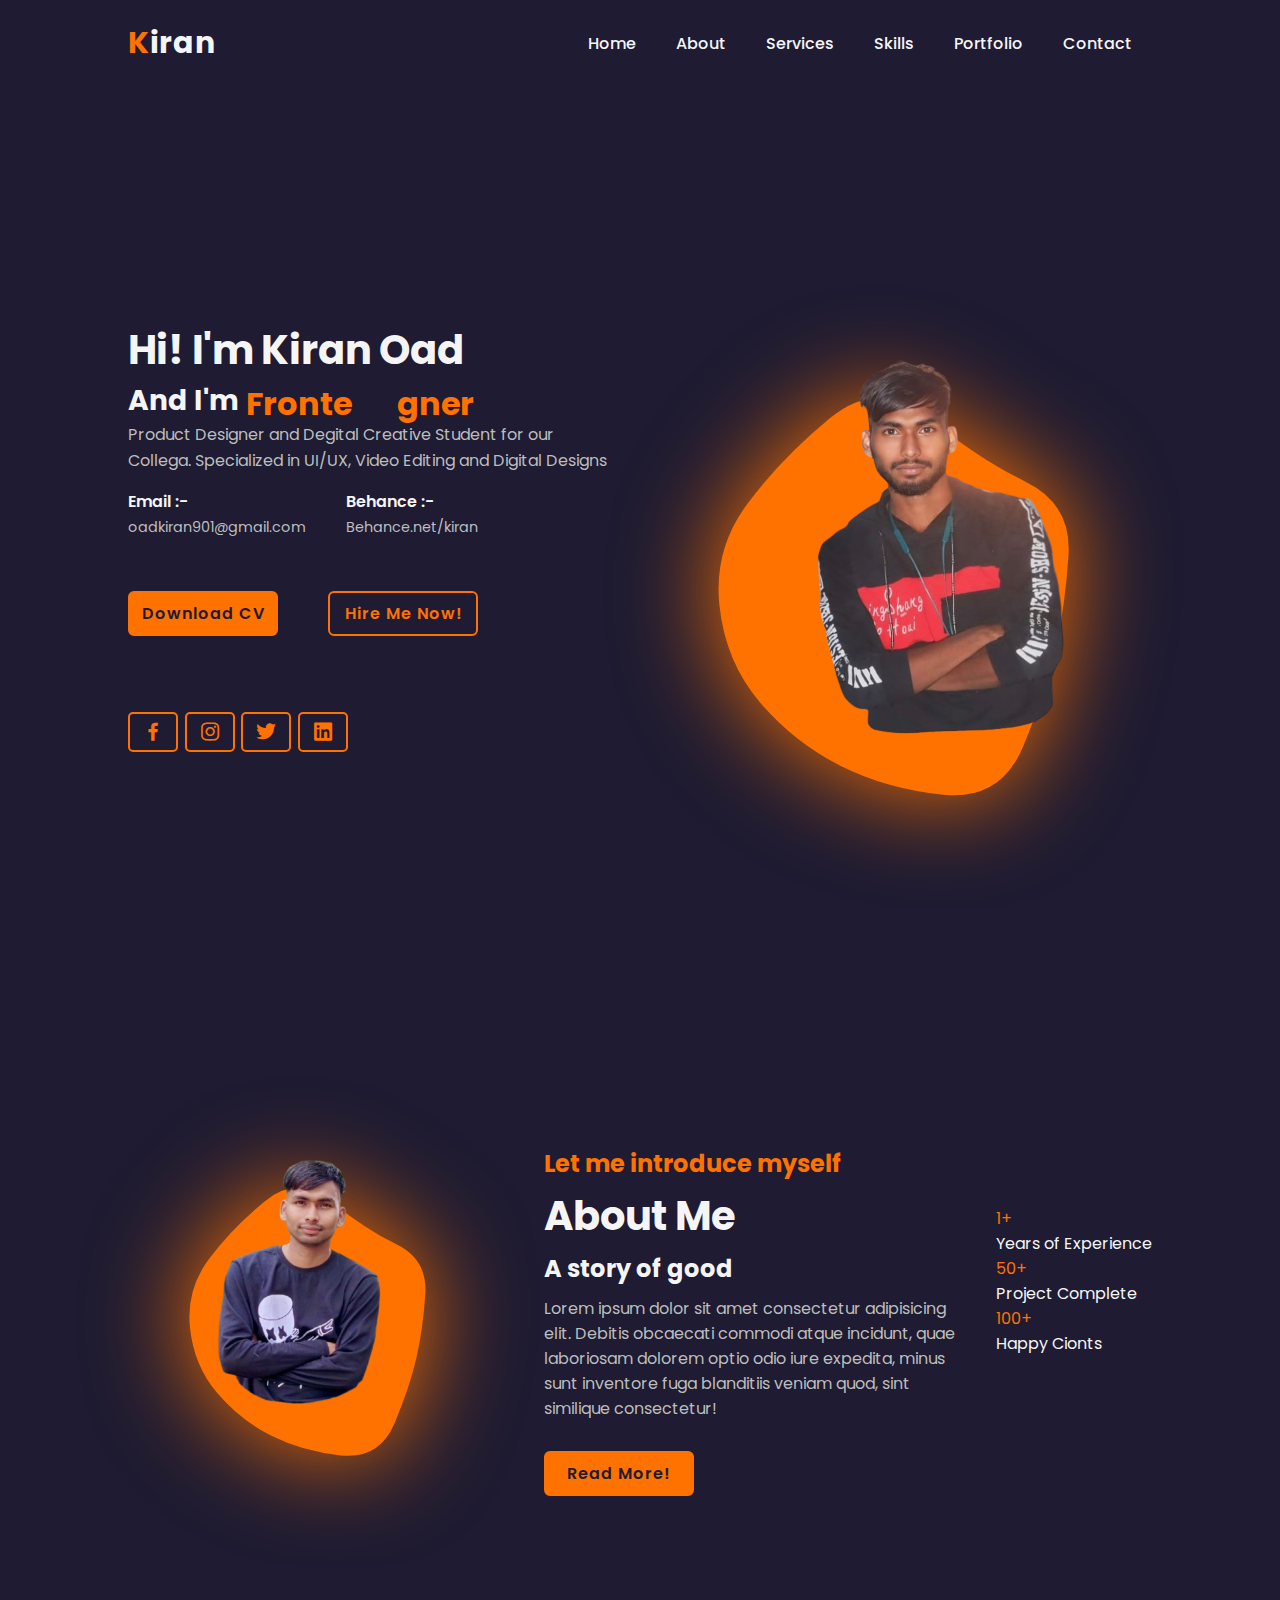
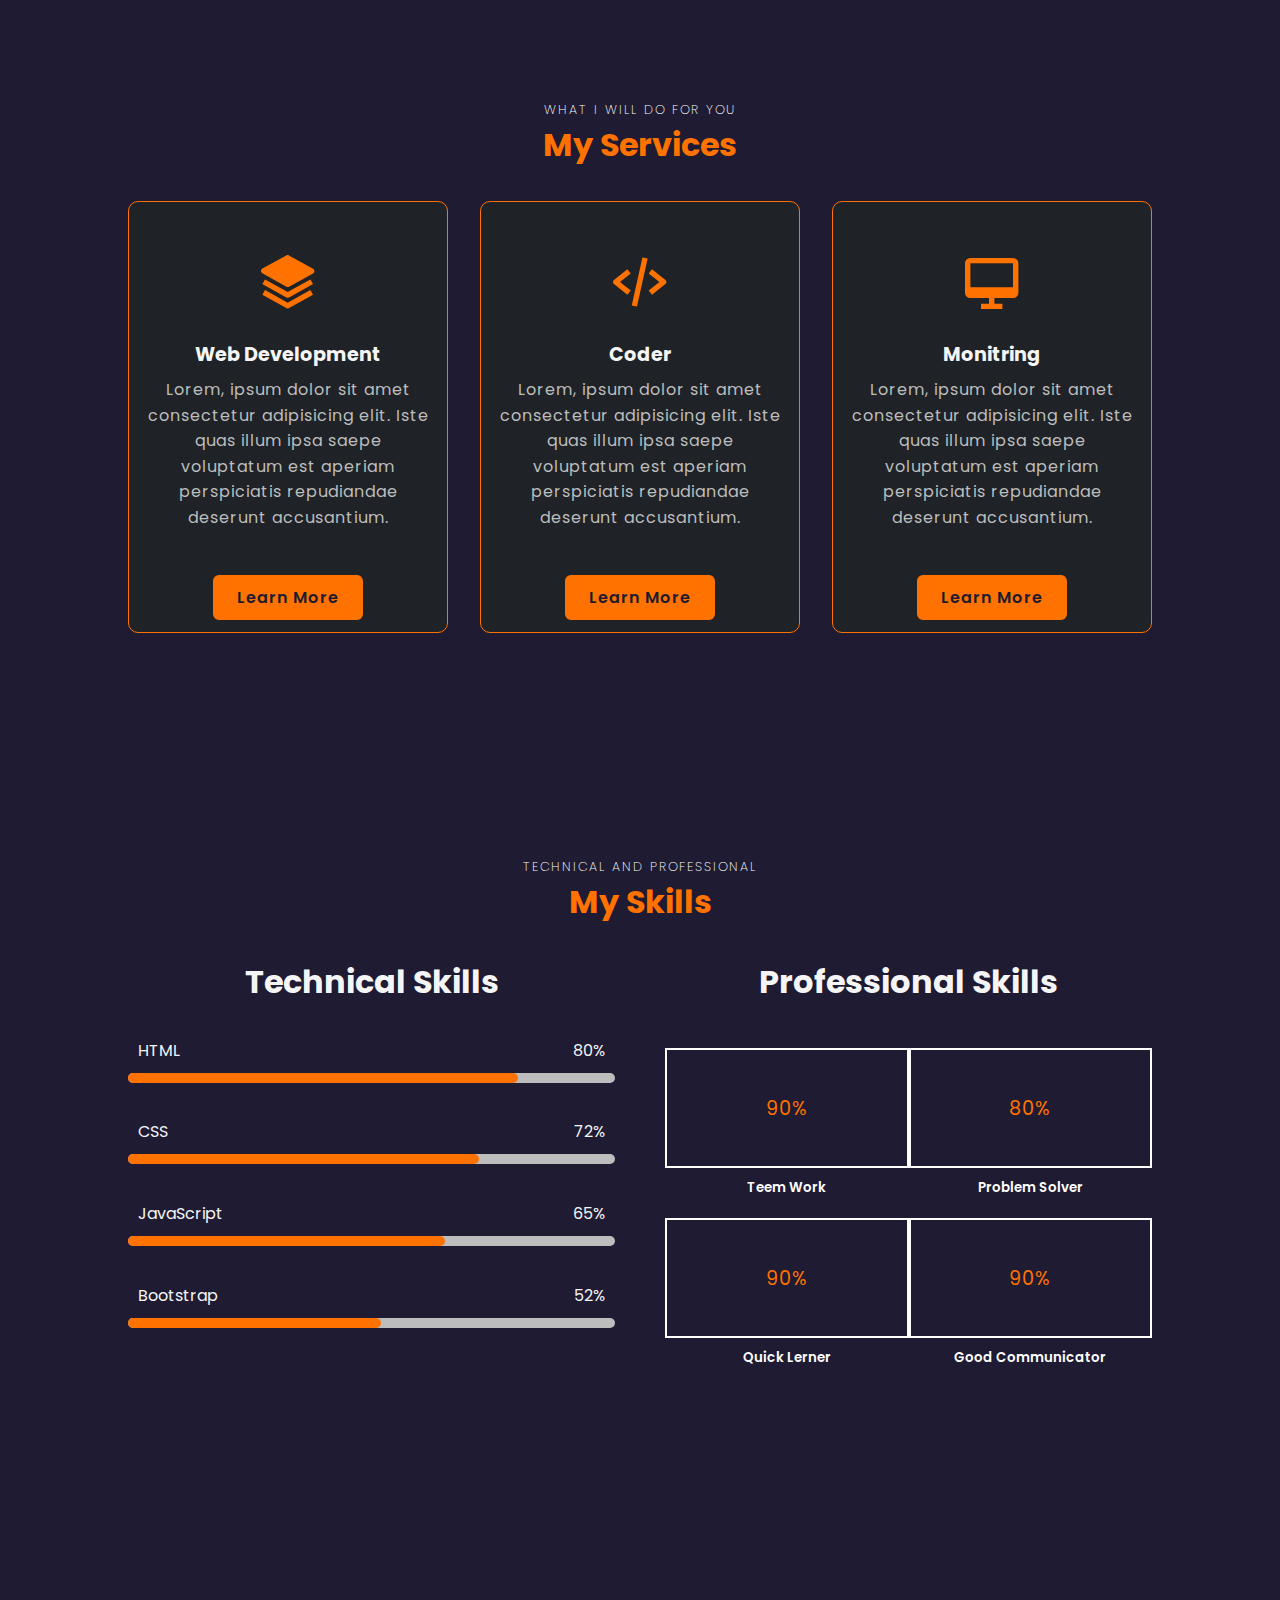
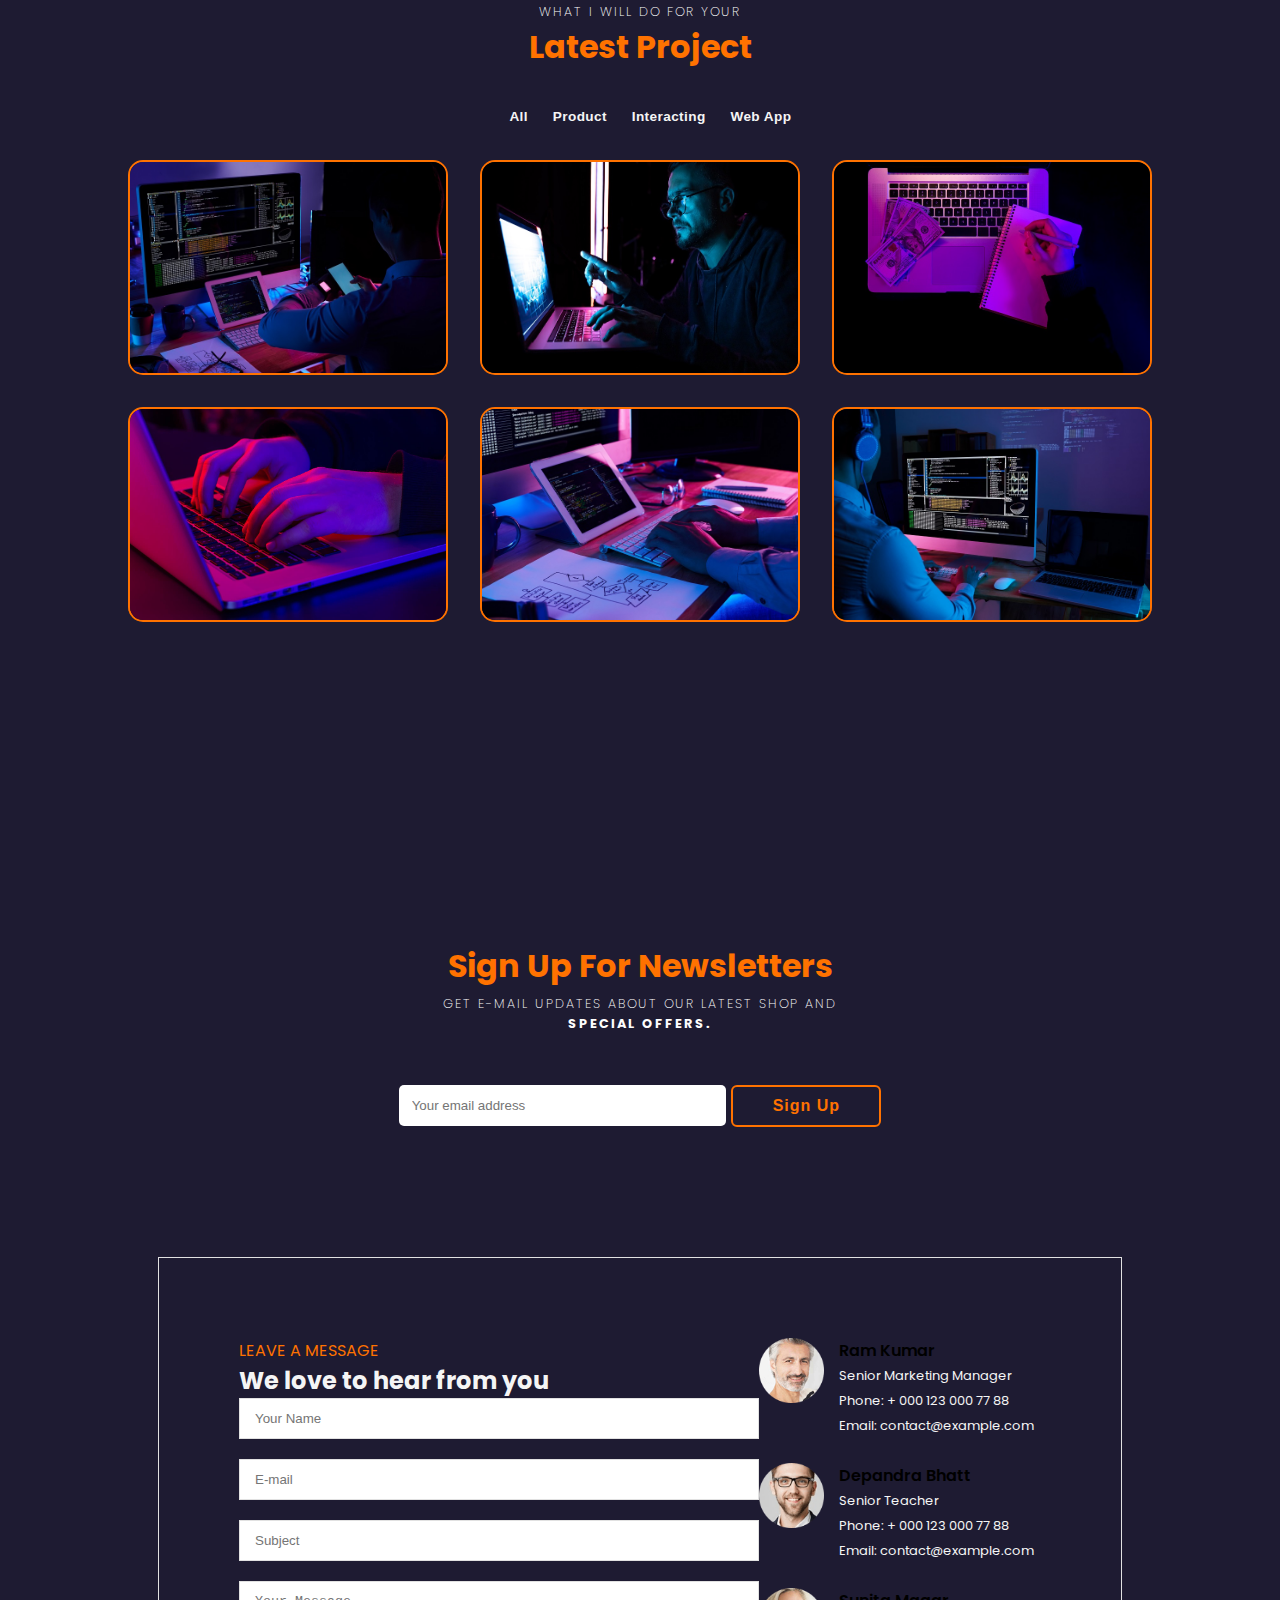
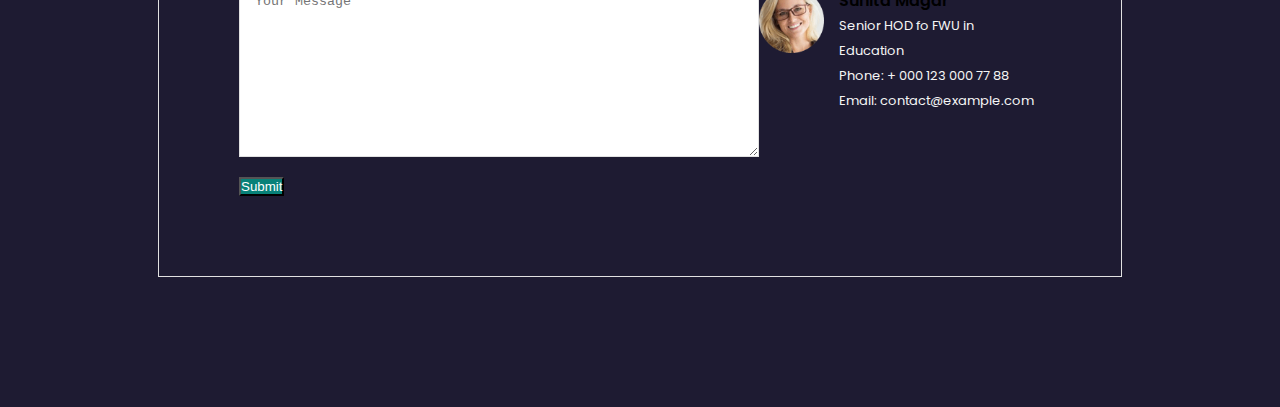
==== index.html @ a6150981 "first commit" ====
<!DOCTYPE html>
<html lang="en">
<head>
    <meta charset="UTF-8">
    <meta name="viewport" content="width=device-width, initial-scale=1.0">
    <title>My Portfolio</title>
    <link rel="stylesheet" href="style.css">
    <link rel="preconnect" href="https://fonts.googleapis.com">
    <link rel="preconnect" href="https://fonts.gstatic.com" crossorigin>
    <link href='https://unpkg.com/boxicons@2.1.4/css/boxicons.min.css' rel="stylesheet">
    <link rel="stylesheet" href="https://pro.fontawesome.com/releases/v5.10.0/css/all.css" />



</head>
<body>
    <!-- This is the heading section -------------------------------->
    <header>
        <div class="logo"><span>K</span>iran</div>
        <ul class="navlist">
            <li><a href="#home">Home</a></li>
            <li><a href="#about">About</a></li>
            <li><a href="#services">Services</a></li>
            <li><a href="#skills">Skills</a></li>
            <li><a href="#portfolio">Portfolio</a></li>
            <li><a href="#contact">Contact</a></li>
        </ul>
        <div id="menu-icon" class="bx bx-menu"></div>
    </header>
    <!-- This is the home section ------------------------------------->
     <section id="home" class="home">
        <div class="home-content">
            <h1>Hi! I'm Kiran Oad</h1>
            <div class="change-text">
                <h3>And I'm</h3>
                <h3>
                    <span class="word">Web &nbsp; Designer</span>
                    <span class="word">Frontend &nbsp; Developer</span>
                    <span class="word">UX/UI &nbsp; Developer</span>
                    <span class="word">PHP &nbsp; Developer</span>
                    <span class="word">SQL &nbsp; Developer</span>
                    <span class="word">Video &nbsp; Editer</span>
                
                </h3>
             </div>
                <p>Product Designer and Degital Creative Student for our Collega. Specialized in UI/UX, Video Editing and Digital Designs</p>

                <div class="info-box">
                    <div class="email-info">
                        <h5>Email :-</h5>
                        <span>oadkiran901@gmail.com</span>
                    </div>
                    <div class="Behance-info">
                        <h5>Behance :-</h5>
                        <span>Behance.net/kiran</span>
                    </div>
                </div>

                <div class="btn-box">
                    <a href="#" class="btn">Download CV</a>
                    <a href="#" class="btn">Hire Me Now!</a>
                </div>

                <div class="social-icons">
                    <a href="#"><i class="bx bxl-facebook"></i></a>
                    <a href="#"><i class="bx bxl-instagram"></i></a>
                    <a href="#"><i class="bx bxl-twitter"></i></a>
                    <a href="#"><i class='bx bxl-linkedin-square'></i></a>

                </div>

            
        </div>

        <div class="home-image">
            <div class="img-box">
                <img src="./img/kiran.png" alt="">
            </div>
            
            <div class="liquid-shape">
                <svg viewBox="0 0 500 500" xmlns="http://www.w3.org/2000/svg" xmlns:xlink="http://www.w3.org/1999/xlink" width="100%" id="blobSvg">
                    <path fill="#ff7200">
                        <animate attributeName="d"
                        dur="40000ms" repeatCount="indefinite"
                        values="    
                        M397.5,293Q384,336,365.5,399Q347,462,285.5,448Q224,434,178,410Q132,386,92.5,347Q53,308,42.5,247Q32,186,75.5,142.5Q119,99,167,52.5Q215,6,264.5,57.5Q314,109,363.5,127Q413,145,412,197.5Q411,250,397.5,293Z;

                        M409,303.5Q417,357,366.5,376Q316,395,267.5,432Q219,469,160.5,444.5Q102,420,86,361.5Q70,303,87.5,255.5Q105,208,98.5,138Q92,68,156,54Q220,40,286.5,32Q353,24,394.5,77.5Q436,131,418.5,190.5Q401,250,409,303.5Z;

                        M458.5,311.5Q441,373,390.5,410Q340,447,282,438.5Q224,430,157.5,432Q91,434,79,369Q67,304,64.5,249.5Q62,195,94.5,151.5Q127,108,173.5,76Q220,44,269,72Q318,100,349,133.5Q380,167,428,208.5Q476,250,458.5,311.5Z;

                        M441.5,309Q434,368,387.5,408.5Q341,449,279,463.5Q217,478,169,438.5Q121,399,76.5,356.5Q32,314,45,254Q58,194,92,150.5Q126,107,175.5,93.5Q225,80,287,56.5Q349,33,365,99.5Q381,166,415,208Q449,250,441.5,309Z;

                        M414,300Q406,350,365.5,381.5Q325,413,270,454.5Q215,496,175.5,439Q136,382,74,351Q12,320,31.5,256Q51,192,82,142Q113,92,164,50Q215,8,268,51.5Q321,95,387,107Q453,119,437.5,184.5Q422,250,414,300Z;

                        M415.5,292Q381,334,363,396.5Q345,459,280,475Q215,491,174.5,437.5Q134,384,96,345Q58,306,68,252.5Q78,199,107,158.5Q136,118,181,100.5Q226,83,287.5,58.5Q349,34,380,90Q411,146,430.5,198Q450,250,415.5,292Z;

                        M461,315.5Q454,381,393.5,406Q333,431,277.5,438.5Q222,446,178.5,414.5Q135,383,110.5,340.5Q86,298,79.5,248Q73,198,80,130Q87,62,151.5,39Q216,16,272.5,46.5Q329,77,381.5,104.5Q434,132,451,191Q468,250,461,315.5Z;

                        M461,317Q459,384,398.5,413Q338,442,283,424Q228,406,170,407.5Q112,409,105,351.5Q98,294,67.5,240.5Q37,187,92.5,160Q148,133,186.5,106Q225,79,275,82.5Q325,86,375,111.5Q425,137,444,193.5Q463,250,461,317Z;

                        M461,312Q443,374,380.5,387Q318,400,273,401Q228,402,170.5,405Q113,408,75,360.5Q37,313,38,250.5Q39,188,90,156.5Q141,125,183,99Q225,73,288.5,50Q352,27,390.5,81Q429,135,454,192.5Q479,250,461,312Z;

                        "                        
                        >
                        </animate>
                    </path>
                  </svg>
            </div>

            <div class="liquid-shape">
                <svg viewBox="0 0 500 500" xmlns="http://www.w3.org/2000/svg" xmlns:xlink="http://www.w3.org/1999/xlink" width="100%" id="blobSvg">
                    <path fill="#ff7200">
                        <animate attributeName="d"
                        dur="40000ms" repeatCount="indefinite"
                        values="    
                        M397.5,293Q384,336,365.5,399Q347,462,285.5,448Q224,434,178,410Q132,386,92.5,347Q53,308,42.5,247Q32,186,75.5,142.5Q119,99,167,52.5Q215,6,264.5,57.5Q314,109,363.5,127Q413,145,412,197.5Q411,250,397.5,293Z;

                        M409,303.5Q417,357,366.5,376Q316,395,267.5,432Q219,469,160.5,444.5Q102,420,86,361.5Q70,303,87.5,255.5Q105,208,98.5,138Q92,68,156,54Q220,40,286.5,32Q353,24,394.5,77.5Q436,131,418.5,190.5Q401,250,409,303.5Z;

                        M458.5,311.5Q441,373,390.5,410Q340,447,282,438.5Q224,430,157.5,432Q91,434,79,369Q67,304,64.5,249.5Q62,195,94.5,151.5Q127,108,173.5,76Q220,44,269,72Q318,100,349,133.5Q380,167,428,208.5Q476,250,458.5,311.5Z;

                        M441.5,309Q434,368,387.5,408.5Q341,449,279,463.5Q217,478,169,438.5Q121,399,76.5,356.5Q32,314,45,254Q58,194,92,150.5Q126,107,175.5,93.5Q225,80,287,56.5Q349,33,365,99.5Q381,166,415,208Q449,250,441.5,309Z;

                        M414,300Q406,350,365.5,381.5Q325,413,270,454.5Q215,496,175.5,439Q136,382,74,351Q12,320,31.5,256Q51,192,82,142Q113,92,164,50Q215,8,268,51.5Q321,95,387,107Q453,119,437.5,184.5Q422,250,414,300Z;

                        M415.5,292Q381,334,363,396.5Q345,459,280,475Q215,491,174.5,437.5Q134,384,96,345Q58,306,68,252.5Q78,199,107,158.5Q136,118,181,100.5Q226,83,287.5,58.5Q349,34,380,90Q411,146,430.5,198Q450,250,415.5,292Z;

                        M461,315.5Q454,381,393.5,406Q333,431,277.5,438.5Q222,446,178.5,414.5Q135,383,110.5,340.5Q86,298,79.5,248Q73,198,80,130Q87,62,151.5,39Q216,16,272.5,46.5Q329,77,381.5,104.5Q434,132,451,191Q468,250,461,315.5Z;

                        M461,317Q459,384,398.5,413Q338,442,283,424Q228,406,170,407.5Q112,409,105,351.5Q98,294,67.5,240.5Q37,187,92.5,160Q148,133,186.5,106Q225,79,275,82.5Q325,86,375,111.5Q425,137,444,193.5Q463,250,461,317Z;

                        M461,312Q443,374,380.5,387Q318,400,273,401Q228,402,170.5,405Q113,408,75,360.5Q37,313,38,250.5Q39,188,90,156.5Q141,125,183,99Q225,73,288.5,50Q352,27,390.5,81Q429,135,454,192.5Q479,250,461,312Z;

                        "                        
                        >
                        </animate>
                    </path>
                  </svg>
            </div>

        </div>
     </section>

     <!-- This is the about section ------------------------------>
      <section id="about" class="about">
       <div class="img-about">
        <div class="home-image">
            <div class="img-box">
                <img src="./img/kiran1.png" alt="">
            </div>
            
            <div class="liquid-shape1">
                <svg viewBox="0 0 500 500" xmlns="http://www.w3.org/2000/svg" xmlns:xlink="http://www.w3.org/1999/xlink" width="100%" id="blobSvg">
                    <path fill="#ff7200">
                        <animate attributeName="d"
                        dur="40000ms" repeatCount="indefinite"
                        values="    
                        M397.5,293Q384,336,365.5,399Q347,462,285.5,448Q224,434,178,410Q132,386,92.5,347Q53,308,42.5,247Q32,186,75.5,142.5Q119,99,167,52.5Q215,6,264.5,57.5Q314,109,363.5,127Q413,145,412,197.5Q411,250,397.5,293Z;

                        M409,303.5Q417,357,366.5,376Q316,395,267.5,432Q219,469,160.5,444.5Q102,420,86,361.5Q70,303,87.5,255.5Q105,208,98.5,138Q92,68,156,54Q220,40,286.5,32Q353,24,394.5,77.5Q436,131,418.5,190.5Q401,250,409,303.5Z;

                        M458.5,311.5Q441,373,390.5,410Q340,447,282,438.5Q224,430,157.5,432Q91,434,79,369Q67,304,64.5,249.5Q62,195,94.5,151.5Q127,108,173.5,76Q220,44,269,72Q318,100,349,133.5Q380,167,428,208.5Q476,250,458.5,311.5Z;

                        M441.5,309Q434,368,387.5,408.5Q341,449,279,463.5Q217,478,169,438.5Q121,399,76.5,356.5Q32,314,45,254Q58,194,92,150.5Q126,107,175.5,93.5Q225,80,287,56.5Q349,33,365,99.5Q381,166,415,208Q449,250,441.5,309Z;

                        M414,300Q406,350,365.5,381.5Q325,413,270,454.5Q215,496,175.5,439Q136,382,74,351Q12,320,31.5,256Q51,192,82,142Q113,92,164,50Q215,8,268,51.5Q321,95,387,107Q453,119,437.5,184.5Q422,250,414,300Z;

                        M415.5,292Q381,334,363,396.5Q345,459,280,475Q215,491,174.5,437.5Q134,384,96,345Q58,306,68,252.5Q78,199,107,158.5Q136,118,181,100.5Q226,83,287.5,58.5Q349,34,380,90Q411,146,430.5,198Q450,250,415.5,292Z;

                        M461,315.5Q454,381,393.5,406Q333,431,277.5,438.5Q222,446,178.5,414.5Q135,383,110.5,340.5Q86,298,79.5,248Q73,198,80,130Q87,62,151.5,39Q216,16,272.5,46.5Q329,77,381.5,104.5Q434,132,451,191Q468,250,461,315.5Z;

                        M461,317Q459,384,398.5,413Q338,442,283,424Q228,406,170,407.5Q112,409,105,351.5Q98,294,67.5,240.5Q37,187,92.5,160Q148,133,186.5,106Q225,79,275,82.5Q325,86,375,111.5Q425,137,444,193.5Q463,250,461,317Z;

                        M461,312Q443,374,380.5,387Q318,400,273,401Q228,402,170.5,405Q113,408,75,360.5Q37,313,38,250.5Q39,188,90,156.5Q141,125,183,99Q225,73,288.5,50Q352,27,390.5,81Q429,135,454,192.5Q479,250,461,312Z;

                        "                        
                        >
                        </animate>
                    </path>
                  </svg>
            </div>

            <div class="liquid-shape">
                <svg viewBox="0 0 500 500" xmlns="http://www.w3.org/2000/svg" xmlns:xlink="http://www.w3.org/1999/xlink" width="100%" id="blobSvg">
                    <path fill="#ff7200">
                        <animate attributeName="d"
                        dur="40000ms" repeatCount="indefinite"
                        values="    
                        M397.5,293Q384,336,365.5,399Q347,462,285.5,448Q224,434,178,410Q132,386,92.5,347Q53,308,42.5,247Q32,186,75.5,142.5Q119,99,167,52.5Q215,6,264.5,57.5Q314,109,363.5,127Q413,145,412,197.5Q411,250,397.5,293Z;

                        M409,303.5Q417,357,366.5,376Q316,395,267.5,432Q219,469,160.5,444.5Q102,420,86,361.5Q70,303,87.5,255.5Q105,208,98.5,138Q92,68,156,54Q220,40,286.5,32Q353,24,394.5,77.5Q436,131,418.5,190.5Q401,250,409,303.5Z;

                        M458.5,311.5Q441,373,390.5,410Q340,447,282,438.5Q224,430,157.5,432Q91,434,79,369Q67,304,64.5,249.5Q62,195,94.5,151.5Q127,108,173.5,76Q220,44,269,72Q318,100,349,133.5Q380,167,428,208.5Q476,250,458.5,311.5Z;

                        M441.5,309Q434,368,387.5,408.5Q341,449,279,463.5Q217,478,169,438.5Q121,399,76.5,356.5Q32,314,45,254Q58,194,92,150.5Q126,107,175.5,93.5Q225,80,287,56.5Q349,33,365,99.5Q381,166,415,208Q449,250,441.5,309Z;

                        M414,300Q406,350,365.5,381.5Q325,413,270,454.5Q215,496,175.5,439Q136,382,74,351Q12,320,31.5,256Q51,192,82,142Q113,92,164,50Q215,8,268,51.5Q321,95,387,107Q453,119,437.5,184.5Q422,250,414,300Z;

                        M415.5,292Q381,334,363,396.5Q345,459,280,475Q215,491,174.5,437.5Q134,384,96,345Q58,306,68,252.5Q78,199,107,158.5Q136,118,181,100.5Q226,83,287.5,58.5Q349,34,380,90Q411,146,430.5,198Q450,250,415.5,292Z;

                        M461,315.5Q454,381,393.5,406Q333,431,277.5,438.5Q222,446,178.5,414.5Q135,383,110.5,340.5Q86,298,79.5,248Q73,198,80,130Q87,62,151.5,39Q216,16,272.5,46.5Q329,77,381.5,104.5Q434,132,451,191Q468,250,461,315.5Z;

                        M461,317Q459,384,398.5,413Q338,442,283,424Q228,406,170,407.5Q112,409,105,351.5Q98,294,67.5,240.5Q37,187,92.5,160Q148,133,186.5,106Q225,79,275,82.5Q325,86,375,111.5Q425,137,444,193.5Q463,250,461,317Z;

                        M461,312Q443,374,380.5,387Q318,400,273,401Q228,402,170.5,405Q113,408,75,360.5Q37,313,38,250.5Q39,188,90,156.5Q141,125,183,99Q225,73,288.5,50Q352,27,390.5,81Q429,135,454,192.5Q479,250,461,312Z;

                        "                        
                        >
                        </animate>
                    </path>
                  </svg>
            </div>
           
           </div>
         </div>
       <div class="about-content">
            <div class="side-content">
               <span>Let me introduce myself</span>
               <h2>About Me</h2>
               <h3>A story of good</h3>
               <p>Lorem ipsum dolor sit amet consectetur adipisicing elit. Debitis obcaecati commodi atque incidunt, quae laboriosam dolorem optio odio iure expedita, minus sunt inventore fuga blanditiis veniam quod, sint similique consectetur!</p>
       
        
        <div class="btn-box">
            <a href="#" class="btn">Read More!</a>
        </div>
      </div>
    <!-- </div> -->

        <div class="side-content1">
        <div class="info-about1">
            <span>1+</span>
            <p>Years of Experience</p>
         </div>
         <div class="info-about1">
            <span>50+</span>
            <p>Project Complete</p>
         </div>
         <div class="info-about1">
            <span>100+</span>
            <p>Happy Cionts</p>
         </div>
       </div>
   
      </section>


     <!-- This is the services section ------------------------------>
      <section id="services" class="services">
        <div class="main-text">
            <span>What i will do for you</span>
            <h2>My Services</h2>
        </div>

        <div class="section-services">
            <div class="services-box">
                <i class='bx bxs-layer service-icon'></i>
                <h3>Web Development</h3>
                <p>Lorem, ipsum dolor sit amet consectetur adipisicing elit. Iste quas illum ipsa saepe voluptatum est aperiam perspiciatis repudiandae deserunt accusantium.</p>
                <div class="btn-box service-btn">
                    <a href="#" class="btn">Learn More</a>
                </div>
            </div>

            <div class="services-box">
                <i class='bx bx-code-alt service-icon' ></i>
                <h3>Coder</h3>
                <p>Lorem, ipsum dolor sit amet consectetur adipisicing elit. Iste quas illum ipsa saepe voluptatum est aperiam perspiciatis repudiandae deserunt accusantium.</p>
                <div class="btn-box service-btn">
                    <a href="#" class="btn">Learn More</a>
                </div>
            </div>

            <div class="services-box">
                <i class='bx bx-desktop service-icon' ></i>
                <h3>Monitring</h3>
                <p>Lorem, ipsum dolor sit amet consectetur adipisicing elit. Iste quas illum ipsa saepe voluptatum est aperiam perspiciatis repudiandae deserunt accusantium.</p>
                <div class="btn-box service-btn">
                    <a href="#" class="btn">Learn More</a>
                </div>
            </div>
        
        </div>

      </section>

      <!-- This is the services section ------------------------------>

      <section id="skills" class="skills">
        <div class="main-text">
            <span>technical and Professional</span>
            <h2>My Skills</h2>
        </div>
        <div class="skill-main">
            <div class="skill-left">
                <h3>Technical Skills</h3>
                <div class="skill-bar">
                    <div class="info">
                        <p>HTML</p>
                        <P>80%</P>
                    </div>
                    <div class="bar">
                        <span class="html"></span>
                    </div>
                </div>

                <div class="skill-bar">
                    <div class="info">
                        <p>CSS</p>
                        <P>72%</P>
                    </div>
                    <div class="bar">
                        <span class="css"></span>
                    </div>
                </div>

                <div class="skill-bar">
                    <div class="info">
                        <p>JavaScript</p>
                        <P>65%</P>
                    </div>
                    <div class="bar">
                        <span class="javascript"></span>
                    </div>
                </div>

                <div class="skill-bar">
                    <div class="info">
                        <p>Bootstrap</p>
                        <P>52%</P>
                    </div>
                    <div class="bar">
                        <span class="bootstrap"></span>
                    </div>
                </div>
            
            </div>
            <div class="skill-right">
                <h3>Professional Skills</h3>
                <div class="porfessional">
                    <div class="box">
                        <div class="circle" data-dots="80" data-percent="90"></div>
                        <div class="text">
                            <big>90%</big>
                            <small>Teem Work</small>
                        </div>
                        </div>

                        <div class="box">
                        <div class="circle" data-dots="80" data-percent="90"></div>
                            <div class="text">
                                <big>80%</big>
                                <small>Problem Solver</small>
                            </div>
                        </div>

                    <div class="box">
                    <div class="circle" data-dots="80" data-percent="90"></div>
                                <div class="text">
                                    <big>90%</big>
                                    <small>Quick Lerner</small>
                                </div>    
                            </div>

                    <div class="box">
                        <div class="circle" data-dots="80" data-percent="90"></div>
                                    <div class="text">
                                        <big>90%</big>
                                        <small>Good Communicator</small>
                                    </div>
                       </div>
                </div>   
            </div>
      </section>

    
    <!-- This is the services section ------------------------------>
     <section id="portfolio" class="portfolio">
        <div class="main-text">
            <span>What i will do for your</span>
            <h2>Latest Project</h2>
        </div>

        <div class="container">
            <div class="fillter-buttons">
                <button class="btn">All</button>
                <button class="btn">Product</button>
                <button class="btn">Interacting</button>
                <button class="btn">Web App</button>
            </div>
            <div class="portfolio-gallery">
                <div class="port-box">
                    <div class="port-image">
                        <img src="./img/1.jpg" alt="">
                    </div>
                    <div class="port-content">
                        <h3>Graphic Design</h3>
                        <p>Lorem ipsum dolor, sit amet consectetur adipisicing elit. Sapiente labore molestias possimus vitae earum laudantium? Unde, omnis.</p>
                        <a href="#"><i class='bx bx-link-external'></i></a>
                    </div>
                </div>

                <div class="port-box">
                    <div class="port-image">
                        <img src="./img/2.jpg" alt="">
                    </div>
                    <div class="port-content">
                        <h3>Graphic Design</h3>
                        <p>Lorem ipsum dolor, sit amet consectetur adipisicing elit. Sapiente labore molestias possimus vitae earum laudantium? Unde, omnis.</p>
                        <a href="#"><i class='bx bx-link-external'></i></a>
                    </div>
                </div>


                <div class="port-box">
                    <div class="port-image">
                        <img src="./img/3.jpg" alt="">
                    </div>
                    <div class="port-content">
                        <h3>Graphic Design</h3>
                        <p>Lorem ipsum dolor, sit amet consectetur adipisicing elit. Sapiente labore molestias possimus vitae earum laudantium? Unde, omnis.</p>
                        <a href="#"><i class='bx bx-link-external'></i></a>
                    </div>
                </div>


                <div class="port-box">
                    <div class="port-image">
                        <img src="./img/4.jpg" alt="">
                    </div>
                    <div class="port-content">
                        <h3>Graphic Design</h3>
                        <p>Lorem ipsum dolor, sit amet consectetur adipisicing elit. Sapiente labore molestias possimus vitae earum laudantium? Unde, omnis.</p>
                        <a href="#"><i class='bx bx-link-external'></i></a>
                    </div>
                </div>

                <div class="port-box">
                    <div class="port-image">
                        <img src="./img/5.jpg" alt="">
                    </div>
                    <div class="port-content">
                        <h3>Graphic Design</h3>
                        <p>Lorem ipsum dolor, sit amet consectetur adipisicing elit. Sapiente labore molestias possimus vitae earum laudantium? Unde, omnis.</p>
                        <a href="#"><i class='bx bx-link-external'></i></a>
                    </div>
                </div>

                <div class="port-box">
                    <div class="port-image">
                        <img src="./img/6.jpg" alt="">
                    </div>
                    <div class="port-content">
                        <h3>Graphic Design</h3>
                        <p>Lorem ipsum dolor, sit amet consectetur adipisicing elit. Sapiente labore molestias possimus vitae earum laudantium? Unde, omnis.</p>
                        <a href="#"><i class='bx bx-link-external'></i></a>
                    </div>
                </div>
            </div>


        </div>
     </section>

     <!-- It is Contact section -->
   
      <section id="contact" class="contact">
        <!-- <div class="main-text">
            <h2>#let's_talk</h2>
            <span>LEAVE A MESSAGE, We love to hear from you! </span>
        </div> -->
        <!-- <section id="contact-details" class="section-p1">
           
            <div class="details">
                <span> GET IN TOUCH</span>
                <h2>Visit one of our agency locations or contact us today</h2>
                <h3>Head Office</h3>
                <div>
                    <li>
                       <i class="fal fa-map"></i>
                       <p>56 Glassford Street Glasgow G1 1UL New York</p>
                    </11>
                    <li>
                        <i class="far fa=envelope"></i>
                        <p>contact@example.com </p>
                    </11>
                    <li>
                        <i class="fas fa-phone-alt"></i>
                        <p>contact@example.com </p>
                    </11>
                    <li>
                        <i class="far fa-clock"></i>
                        <p>Monday to Saturday: 9.00am to 16.pm</p>
                    </li>
                </div>
            </div>
            <div class="map">
                <iframe src="https://www.google.com/maps/embed?pb=!1m18!1m12!1m3!1d3490.7029648401876!2d80.17698096883021!3d28.96653343661867!2m3!1f0!2f0!3f0!3m2!1i1024!2i768!4f13.1!3m3!1m2!1s0x39a1ac075797cc6f%3A0xbcce63956a1798a3!2sRastriya%20Banijya%20Bank%20Ltd.%2C%20Mahendranagar%20Branch!5e0!3m2!1sen!2snp!4v1705113743168!5m2!1sen!2snp" width="600" height="450" style="border:0;" allowfullscreen="" loading="lazy" referrerpolicy="no-referrer-when-downgrade"></iframe>
            </div>
    
        </section>
     -->
    
        <section id="newsletter" class="section-p1 section-m1">
        <div class="main-text">
            <h2>Sign Up For Newsletters</h2>
            <span>Get E-mail updates about our latest shop and <h4>special offers.</h4></span>
    
        </div>
        <div class="form">
            <input type="text" placeholder="Your email address">
                <button class="btn">Sign Up</button>
            
    
        </div>
        </section>
        <section id="form-details">
            <form action="">
                <span>LEAVE A MESSAGE</span>
                <h2>We love to hear from you</h2>
                <input type="text" placeholder="Your Name ">
                <input type="text" placeholder="E-mail">
                <input type="text" placeholder="Subject">
                <textarea name="" id="" cols="30" rows="10" placeholder="Your Message"></textarea>
                <button class="normal">Submit</button>
            </form>
            <div class="people">
                <div>
                    <img src="./img/people/1.png" alt="">
                    <p><span>Ram Kumar</span> Senior Marketing Manager <br> Phone: + 000 123 000 77 88 <br>Email: contact@example.com</p>
                </div>
                <div>
                    <img src="./img/people/2.png" alt="">
                    <p><span>Depandra Bhatt</span> Senior Teacher <br> Phone: + 000 123 000 77 88 <br>Email: contact@example.com</p>
                </div>
                <div>
                    <img src="./img/people/3.png" alt="">
                    <p><span>Sunita Magar</span> Senior HOD fo FWU in Education <br> Phone: + 000 123 000 77 88 <br>Email: contact@example.com</p>
                </div>
            </div>
        </section>
    
        <!-- <footer class="section-p1">
            <div class="col">
                <img class="logo" src="./img/logo.png" alt="">
                <h4>Contact</h4>
                <p><strong>Address: </strong>355 Madan Chock, Mahendranagar, Kanchanpur</p>
                <p><strong>Phone: </strong>+01 2344 234/(+977) 9809458562</p>
                <p><strong>Hours: </strong>10:00 - 18:00, Sunday - friday</p>
                <div class="follow">
                    <h4>Follow Us</h4>
                    <div class="icon">
                        <i class="fab fa-facebook-f"></i>
                        <i class="fab fa-twitter"></i>
                        <i class="fab fa-instagram"></i>
                        <i class="fab fa-pinterest-p"></i>
                        <i class="fab fa-youtube"></i>
                    </div>
                </div>
            </div>
    
            <div class="col">
                <h4>About Us</h4>
                <a href="#">About Us</a>
                <a href="#">Delivery Information</a>
                <a href="#">Privacy Policy</a>
                <a href="#">Teams & Conditions </a>
                <a href="#">Contact Us</a>
            </div>
    
            <div class="col">
                <h4>My Account</h4>
                <a href="#">Sign In</a>
                <a href="#">View Cart</a>
                <a href="#">My Vishlist</a>
                <a href="#">Track My Order</a>
                <a href="#">Helps</a>
            </div>
    
            <div class="col install">
                <h4>Install App</h4>
                <p>From App Store or Google PlaySore</p>
                <div class="row">
                    <img src="./img/pay/app.jpg" alt="">
                    <img src="./img/pay/play.jpg" alt="">
                </div>
                <p>From App Store or Google PlaySore</p>
                <img src="./img/pay/pay.png" alt="">
            </div>
    
            <div class="copyright">
                <p>© 2024, Tech2 etc - HTML CSS Ecommerce Templatek</p>
            </div>
        </footer> -->
    
    <script src="script.js"></script>
</body>
</html>
---- style.css ----
@import url('https://fonts.googleapis.com/css2?family=Poppins:ital,wght@0,100;0,200;0,300;0,400;0,500;0,600;0,700;0,800;0,900;1,100;1,200;1,300;1,400;1,500;1,600;1,700;1,800;1,900&family=Qwitcher+Grypen:wght@400;700&display=swap');
*{
    padding: 0;
    margin: 0;
    box-sizing: border-box;
    list-style: none;
    scroll-behavior: smooth;
    text-decoration: none;
}
:root{
    --text-color:#f5f5f5;
    --hover-color:#ff7200;
    --bg-color:#1e1b32;
    --secon-bg-color:#1f2327;
    --big-font:2.5rem;
    --norma-font:2rem;
    --neon-box-shadow:0 0.5rem #12f7ff;
    --h2-font:3rem;
    --font-neon-text-shadow:0 0 10px rgba(18,247,255,0.5),
    0 0 10px rgba(18,247,255,0.5),
    0 0 20px rgba(18,247,255,0.5),
    0 0 30px rgba(18,247,255,0.5),
    0 0 40px rgba(18,247,255,0.5),
    0 0 70px rgba(18,247,255,0.5),
    0 0 80px rgba(18,247,255,0.5),
    0 0 100px rgba(18,247,255,0.5),
    0 0 150px rgba(18,247,255,0.5);
    
}
body{
    font-family:"Poppins",sans-serif;
    background-color: var(--bg-color);
    color: var(--text-color);
}
header{
    display: flex;
    align-items: center;
    justify-content: space-between;
    width: 100%;
    padding: 20px 10%;
}
.logo{
    font-size: 30px;
    font-weight: 700;
    letter-spacing: 1px;
}
span{
    color: var(--hover-color);

}
.navlist{
    display: flex;
    
}
.navlist a{
    color: var(--text-color);
    font-weight: 500;
    padding: 10px 20px;
}
.navlist a:hover{
    color: var(--hover-color);
    text-shadow: 0 0 10px rgba(18,247,255,0.3),
    0 0 10px rgba(18,247,255,0.3),
    0 0 20px rgba(18,247,255,0.3),
    0 0 30px rgba(18,247,255,0.3),
    0 0 40px rgba(18,247,255,0.3),
    0 0 70px rgba(18,247,255,0.3),
    0 0 80px rgba(18,247,255,0.3),
    0 0 100px rgba(18,247,255,0.3),
    0 0 150px rgba(18,247,255,0.3);
}
#menu-icon{
    font-size: 1.8rem;
    z-index: 10001;
    cursor: pointer;
    margin-left: 25px;
    background: var(--hover-color);
    border-radius: 3px;
    color: var(--secon-bg-color);
    display: none;

}
section{
    padding: 100px 10%;
}
.home{
    min-height: 100vh;
    height: 100%;
    width: 100%;
    display: grid;
    grid-template-columns: repeat(2,1fr);
    align-items: center;
    grid-gap: 4rem;

}
.home-content{
    max-width: 600px;
}
.home-content h1{
    font-size: var(--big-font);
    font-weight: 700;
}
.change-text{
    font-size: 1.5rem;
    font-weight: 600;
}
.change-text h3{
     display: inline-flex;
     margin: 0;
     vertical-align: top;
}

.word {
    position: absolute;
    opacity: 0;
    display: flex;
    font-size: 2rem;
    font-weight: bold;
    color: #ffffff;
    transition: opacity 0.5s ease;
}

/* Styling for each letter */
.letter {
    display: inline-block;
    position: relative;
    transition: transform 0.3s, opacity 0.3s;
}

/* Out animation: moves letters up and fades out */
.letter.out {
    transform: translateY(-100%);
    opacity: 0;
}

/* Behind animation: hides letters behind the next word */
.letter.behind {
    transform: translateY(100%);
    opacity: 0;
}

/* In animation: moves letters up to their normal position and fades in */
.letter.in {
    transform: translateY(0);
    opacity: 1;
}

.home-content p{
    color: #bdbdbd;
    line-height: 1.6rem;

}
.info-box{
    display: flex;
    justify-content: space-between;
    align-items: center;
    width: 350px;
    margin: 1rem 0 2rem;
}
.info-box h5{
    font-weight: 600;
    color: var(--text-color);
    font-size: 1rem;
}
.info-box span{
    font-size: .9rem;
    color: #bdbdbd;
}
.btn-box{
    display: flex;
    justify-content: space-between;
    width: 350px;
    height: 45px;

}
.btn-box a.btn{
    display: inline-flex;
    justify-content: center;
    align-items: center;
    width: 150px;
    height: 100%;
    background: var(--hover-color);
    color: var(--bg-color);
    font-size: 1rem;
    letter-spacing: 1px;
    font-weight: 600;
    transition: .6s;
    box-shadow: var(--hover-color);
    border: 2px solid var(--hover-color);
    border-radius: 6px;
    position: relative; 
    overflow: hidden;
    z-index: 1;
    margin-top: 20px;

}
a.btn:hover{
    color: var(--hover-color);
}
a.btn::before{
    content: "";
    position: absolute;
    top: 0;
    left: 0;
    background: var(--bg-color);
    width: 0;
    height: 100%;
    z-index: -1;
    transition: .4s;
}

a.btn:hover::before{
    width: 100%;
}
a.btn:nth-child(2){
    background: var(--bg-color);
    color: var(--hover-color);
}
a.btn:nth-child(2):hover{
    color: var(--bg-color);
}

a.btn:nth-child(2)::before{
    background: var(--hover-color);
    
}
.social-icons{
    margin-top: 6rem;
    display: flex;
    justify-content: space-between;
    width: 220px;
    height: 40px;
}
.social-icons a{
    display: inline-flex;
    width: 50px;
    height: 100%;
    justify-content: center;
    align-items: center;
    background: var(--bg-color);
    color: var(--hover-color);
    border: 2px solid var(--hover-color);
    transition: .6s;
    box-shadow: 0,0,0,0.3rem var(--hover-color);
    border-radius: 5px;
    position: relative;
    z-index: 1;
    overflow: hidden;

}
.social-icons a i{
    font-size: 1.5rem;
}
.social-icons a:hover{
    color: var(--bg-color);
}
.social-icons a::before{
    content: "";
    position: absolute;
    top: 0;
    left: 0;
    width: 0;
    height: 100%;
    background: var(--hover-color);
    transition: .6s;
    z-index: -1;

}

.social-icons a:hover::before{
    width: 100%;

}
.home-image{
    position: relative;
}
.img-box{
    text-align: center;
}
.img-box img{
    width: 100%;
    max-width: 430px;
    height: auto;
    
}
.liquid-shape{
    position: absolute;
    width: 100%;
    height: 100%;
    z-index: -1;
    top: 10%;
}
.liquid-shape:nth-child(2){
    filter: blur(50px);
}

/* About section css -----------------------------------*/
.about{
    display: flex;
    justify-content: space-between;
    align-items: center;
    grid-gap: 2rem;
    /* margin: 30px; */
    /* background: var(--bg-color); */
}
.img-about{
    display: flex;
    justify-content: center;
    align-items: center;
    width: 100%;
    margin: 0 30px;
    
}
.liquid-shape1{
    position: absolute;
    width: 100%;
    height: 100%;
    z-index: -1;
    top: 10%;
}
.liquid-shape1:nth-child(2){
    filter: blur(50px);
}
.about-content{
    display: flex;
    justify-content: space-between;
    align-items: center;
}
.side-content{
    width: 70%;
    margin-top: 60px;
   
}
.side-content span{
    font-size: 1.5rem;
    font-weight: bold;
    margin-bottom: 20px;
    
}
.side-content h2{
    font-size: 2.5rem;
    font-weight: bold;
    margin: 5px 0;
}
.side-content h3{
    font-size: 1.5rem;
    font-weight: bold;
    margin: 5px 0;

}
.side-content p{
    font-size: 1rem;
    margin: 10px 0;
    color: #bdbdbd;
}

.main-text{
    width: 100%;
    text-align: center;
    margin-top: 20px;
    margin-bottom: 2rem;
    color: var(--hover-color);
}
.main-text h2{
    font-weight: 700;
    font-size: var(--norma-font);
}
.main-text span{
    color: #fdfdfd;
    font-size: .8rem;
    font-weight: 200;
    letter-spacing: 2px;
    text-transform: uppercase;
}
/* SERVICES section css -----------------------------------*/
.section-services{
    display: flex;
    justify-content: center;
    align-items: center;
    flex-wrap: wrap; 
    grid-gap: 2rem;
}
.section-services .services-box{
    flex: 1 1 18rem;
    padding: 2rem 1rem 2rem;
    text-align: center;
    background: var(--secon-bg-color);
    border: 1px solid var(--hover-color);
    border-radius: 10px;
    transition: .4s;
}
.service-btn{
    width: auto;
    justify-content: center;
}
.services-box:hover{
    transform: translateY(-.7rem);
    box-shadow: 0 0 10px rgba(0, 0, 0,0.3);

}
.service-icon{
    padding: 1rem; 
    display: flex;
    color: #ff7200;
    justify-content: center;
    align-items: center;
    font-size: 4rem;
}
.services-box h3{
    margin-top: 10px;
    font-size: 1.2rem
}
.services-box p{
    margin: .5rem 0 1.5rem 0;
    font-weight: 300px;
    letter-spacing: 1px;
    color: #bdbdbd;
    line-height: 1.6rem;
}

/* skills section css -----------------------------------*/
.skill-main{
    width: 100%;
    display: grid;
    grid-template-columns: repeat(2,1fr);
    grid-row-gap: 30px;
    grid-column-gap: 50px;
}

.skill-main h3{
    margin-bottom: 2rem;
    font-size: var(--norma-font);
    text-align: center;
}
.skill-bar{
    margin-bottom: 2.3rem;
}
.skill-left .skill-bar .info{
    display: flex;
    justify-content: space-between;
    align-items: center;
    padding: 0 10px;
}
.skill-left .skill-bar .bar{
    width: 100%;
    height: 10px;
    background-color:#bdbdbd;
    border-radius: 10px;
    margin-top: 10px;
    position: relative;
}
.skill-bar .bar span{
    width: 50%;
    height: 100%;
    position: absolute;
    left: 0;
    background: var(--hover-color);
    border-radius: 25px;
    box-shadow: var(--hover-color);
}

.skill-bar .bar .html{
    width: 80%;
    animation: html 2s;
}
.skill-bar .bar .css{
    width: 72%;
    animation: css 3s;
}
.skill-bar .bar .javascript{
    width: 65%;
    animation: javascript 4s;
}
.skill-bar .bar .bootstrap{
    width: 52%;
    animation: bootstrap 5s;
}
.porfessional{
    display: grid;
    grid-template-columns: 1fr 1fr;
}
.box{
    position: relative;
    margin: 10px 0;
    flex: 1 1 15rem;
}
.box .text{
    text-align: center;
    color:#fff;
    font-size: 1rem;

}
.box .text big{
    font: 400;
    letter-spacing: 1px;
    position: absolute;
    top: 40%;
    left: 50%;
    transform: translate(-50%, -50%);
    color: #ff7200;

}
.box .text small{
    margin-top: 10px;
    display: block;
    font-weight: 600;
}

.circle{
    width: 100%;
    height: 120px;
    display: flex;
    justify-content: center;
    align-items: center;
    border: 2px solid #ffffff;
}
.circle .points{
    width: 3px;
    height: 10px;
    background-color: var(--bg-color);
    position: absolute;
    border-radius: 3px;
    transform: rotate(calc(var(--i)*var(--rot))) translateY(-45px);

}
.points .marked{
    animation: glow 0.04s linear forwards;
    animation-delay: calc(var(--i)*0.05s);
    
}
/* portfolio section css -----------------------------------*/
.fillter-buttons{
    margin: 2rem;
    text-align: center;
}
.fillter-buttons .btn{
    background: none;
    outline: none;
    border: none;
    cursor: pointer;
    font-size: .85rem;
    font-weight: 600;
    letter-spacing: .4px;
    margin-left: 1.3rem;
    color: var(--text-color);
}
.fillter-buttons .btn:hover{
    color: var(--hover-color);
}
.portfolio-gallery{
    display: grid;
    grid-template-columns: repeat(auto-fill , minmax(270px,1fr));
    gap: 2rem;
}
.port-box{
    position: relative;
    border-radius: 15px;
    overflow: hidden;
    background: #1f2327;
    display: flex;
    grid-template-rows: 1fr auto;
    align-items: center;
    border: 2px solid var(--hover-color);
    box-shadow: #ff7200;
    
}
.port-image{
    display: flex;
    align-items: center;
    justify-content: center;
    height: 100%;
    width: 100%;   
}
.port-image img{
    width: 100%;
    height: 100%;
    opacity: .5s;
    transition: .5s;
}
.port-content{
    position: absolute;
    bottom: 0;
    left: 0;
    width: 100%;
    height: 100%;
    opacity: 0;
    background: linear-gradient(rgba(0,0,0,.2),#ff7200);
    display: flex;
    align-items: center;
    justify-content: center;
    flex-direction: column;
    text-align: center;
    transition: 0.5s;
    padding: 0 2rem;
}

.port-box:hover .port-content{
    opacity: 1;
}
.port-content h3{
    font-size: 1.5rem;
    font-weight: 600;
}
.port-content p{
    font-size: .8rem;
    margin: 5px 0 15px 0;
}
.port-content a{
    background: #fff;
    border-radius: 50%;
    display: inline-flex;
    justify-content: center;
    align-items: center;
    width: 50px;
    height: 50px;
    border: 1px solid #ff7200;
    outline: 2px solid #fff;
}
.port-content a i{
    font-size: 1.3rem;
    color: var(--secon-bg-color);
}

/* contact page */

/* #contact-details{
    display: flex;
    align-items: center;
    justify-content: center;
}
#contact-details .details{
    width: 70%;
}
#form-details form span{
    text-align: center;
    font-size: 12px;
    
}
#contact-details .details h2,
#form-details form h2 {
    font-size: 26px;
    line-height: 35px;
    padding: 20px 0;
    align-items: center;
}
#contact-details .details h3 {
    font-size: 16px;
    padding-bottom: 15px;
}
#contact-details .details li {
    list-style: none;
    display: flex;
    padding: 10px 0;

}
#contact-details .details li i {
    font-size: 14px;
    padding-right: 22px;

}
#contact-details .details li p{
    margin: 0;
    font-size: 14px;
}
#contact-details .map{
    width: 55%;
    height: 400px;
}
#contact-details .map iframe{
    width: 100%;
    height: 100%;
}
#form-details{
    display: flex;
    justify-content: space-between;
    margin: 30px;
    padding: 80px;
    border: 1px solid #e1e1e1;
}
#form-details form{
    width: 65%;
    display: flex;
    flex-direction: column;
    align-items: flex-start;
}
#form-details form input,
#form-details form textarea{
    width: 100%;
    padding: 12px 15px;
    outline: none;
    margin-bottom: 20px;
    border: 1px solid #e1e1e1;
}
#form-details form button{
    background-color: #088178;
    color: #fff;
}
#form-details .people div{
    padding-bottom: 25px;
    display: flex;
    align-items: flex-start;
}
#form-details .people div img{
    width: 65px;
    height: 65px;
    object-fit: cover;
    margin-right: 15px;
}
#form-details .people div p{
    margin: 0;
    font-size: 13px;
    line-height: 25px;
}
#form-details .people div p span{
    display: block;
    font-size: 16px;
    font-weight: 600;
    color: #000;
}
 */
 .form{
    display: flex;
    justify-content: center;
    align-items: center;
 }
.form input{
    padding: 13px;
    margin-top: 18px;
    margin-right: 5px;
    border: #ff7200;
    border-radius: 5px;
    width: 40%;
    box-sizing: border-box;
   

}
.form button{
    padding: 10px 10px;
    display: inline-flex;
    justify-content: center;
    align-items: center;
    width: 150px;
    height: 100%;
    background: var(--hover-color);
    color: var(--bg-color);
    font-size: 1rem;
    letter-spacing: 1px;
    font-weight: 600;
    transition: .6s;
    box-shadow: var(--hover-color);
    border: 2px solid var(--hover-color);
    border-radius: 6px;
    position: relative; 
    overflow: hidden;
    z-index: 1;
    margin-top: 20px;


}
.form button:hover{
 background: var(--bg-color);

}
.form button::before{
    content: "";
    position: absolute;
    top: 0;
    left: 0;
    background: var(--bg-color);
    width: 0;
    height: 100%;
    z-index: -1;
    transition: .4s;
}

.form button:hover::before{
    width: 100%;
}
.form button:nth-child(2){
    background: var(--bg-color);
    color: var(--hover-color);
}
.form button:nth-child(2):hover{
    color: var(--bg-color);
}

.form button:nth-child(2)::before{
    background: var(--hover-color);
    
}

#form-details{
    display: flex;
    justify-content: space-between;
    margin: 30px;
    padding: 80px;
    border: 1px solid #e1e1e1;
}
#form-details form{
    width: 65%;
    display: flex;
    flex-direction: column;
    align-items: flex-start;
}
#form-details form input,
#form-details form textarea{
    width: 100%;
    padding: 12px 15px;
    outline: none;
    margin-bottom: 20px;
    border: 1px solid #e1e1e1;
}
#form-details form button{
    background-color: #088178;
    color: #fff;
}
#form-details .people div{
    padding-bottom: 25px;
    display: flex;
    align-items: flex-start;
}
#form-details .people div img{
    width: 65px;
    height: 65px;
    object-fit: cover;
    margin-right: 15px;
}
#form-details .people div p{
    margin: 0;
    font-size: 13px;
    line-height: 25px;
}
#form-details .people div p span{
    display: block;
    font-size: 16px;
    font-weight: 600;
    color: #000;
}












@keyframes html {
    0%{
        width: 0%;
    }
    100%{
        width: 80%;
    }

}
@keyframes css {
    0%{
        width: 0%;
    }
    100%{
        width: 72%;
    }

}
@keyframes javascript {
    0%{
        width: 0%;
    }
    100%{
        width: 65%;
    }

}
@keyframes bootstrap {
    0%{
        width: 0%;
    }
    100%{
        width: 52%;
    }

}

@keyframes glow{
    0%{
        background: var(--bg-color);
        /* box-shadow: none; */
    }
    100%{
        background: var(--hover-color);
        box-shadow: var(--neon-box-shadow);
    }
}
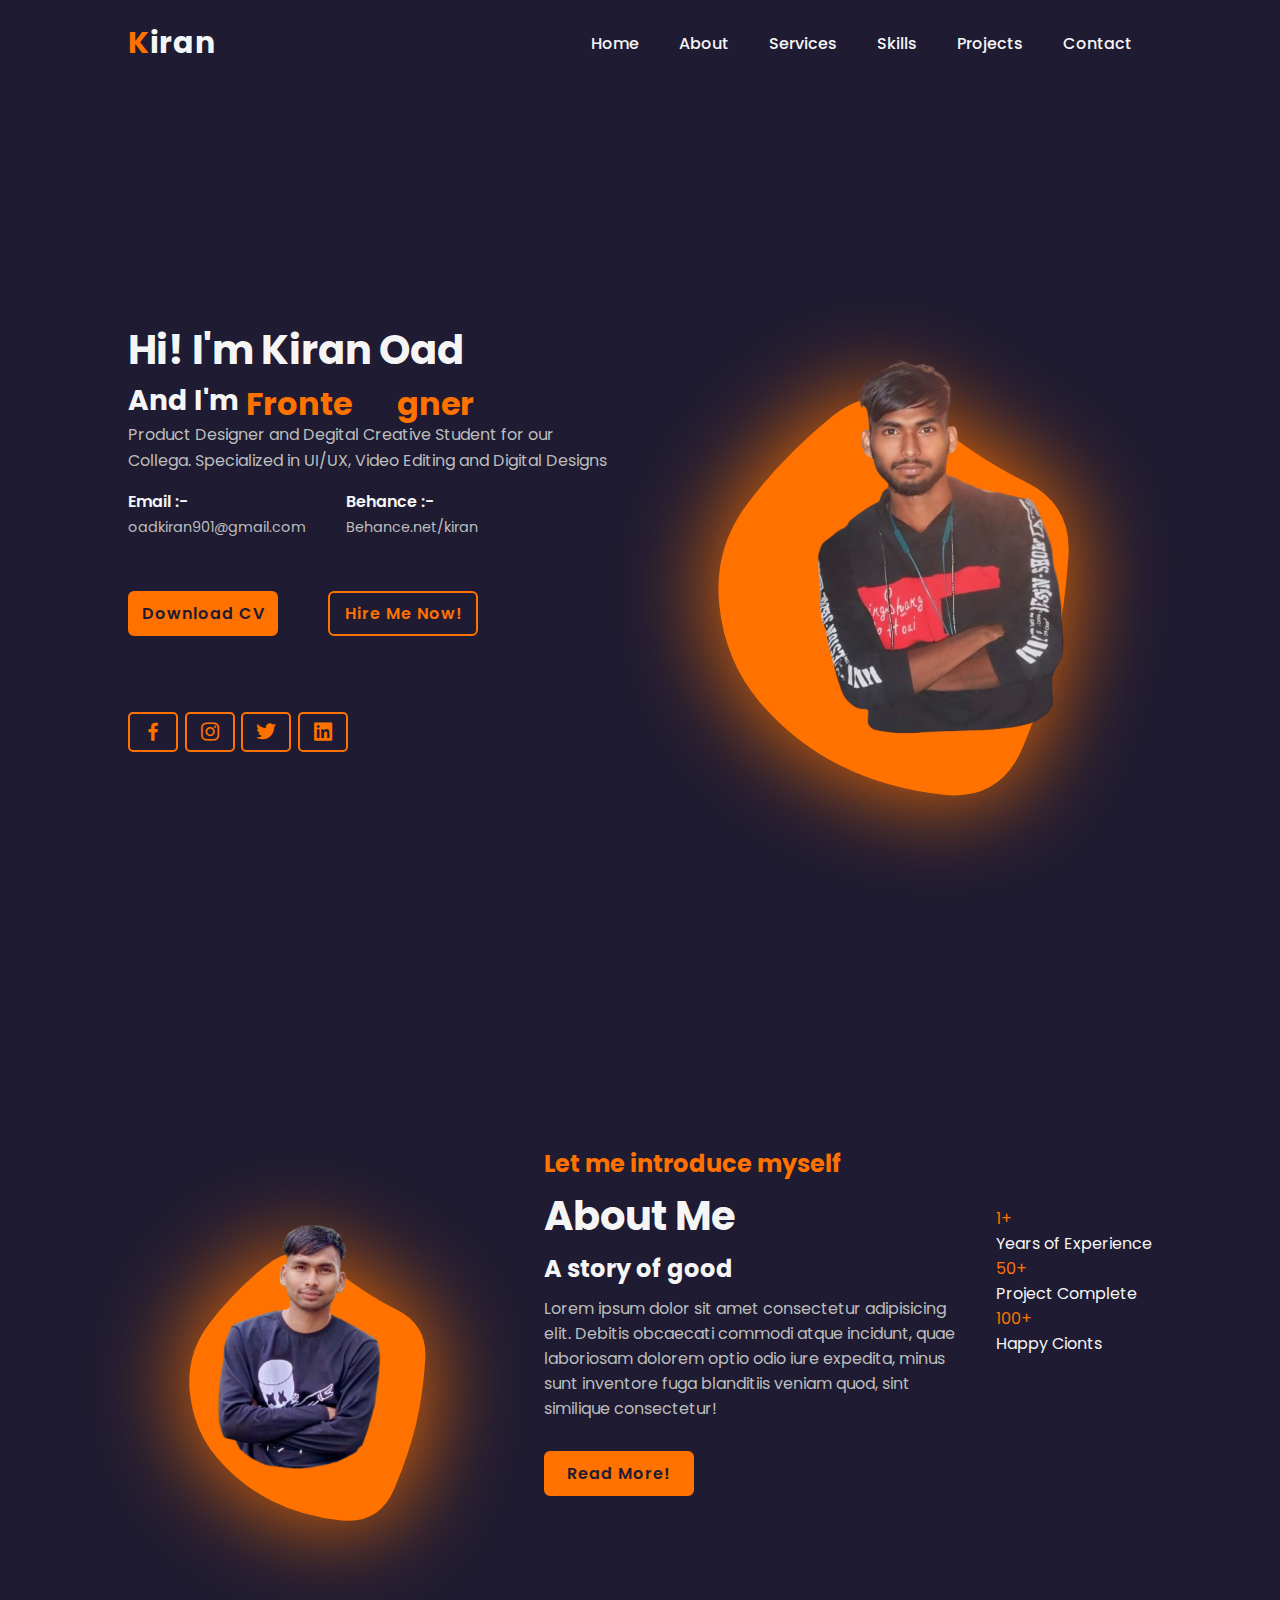
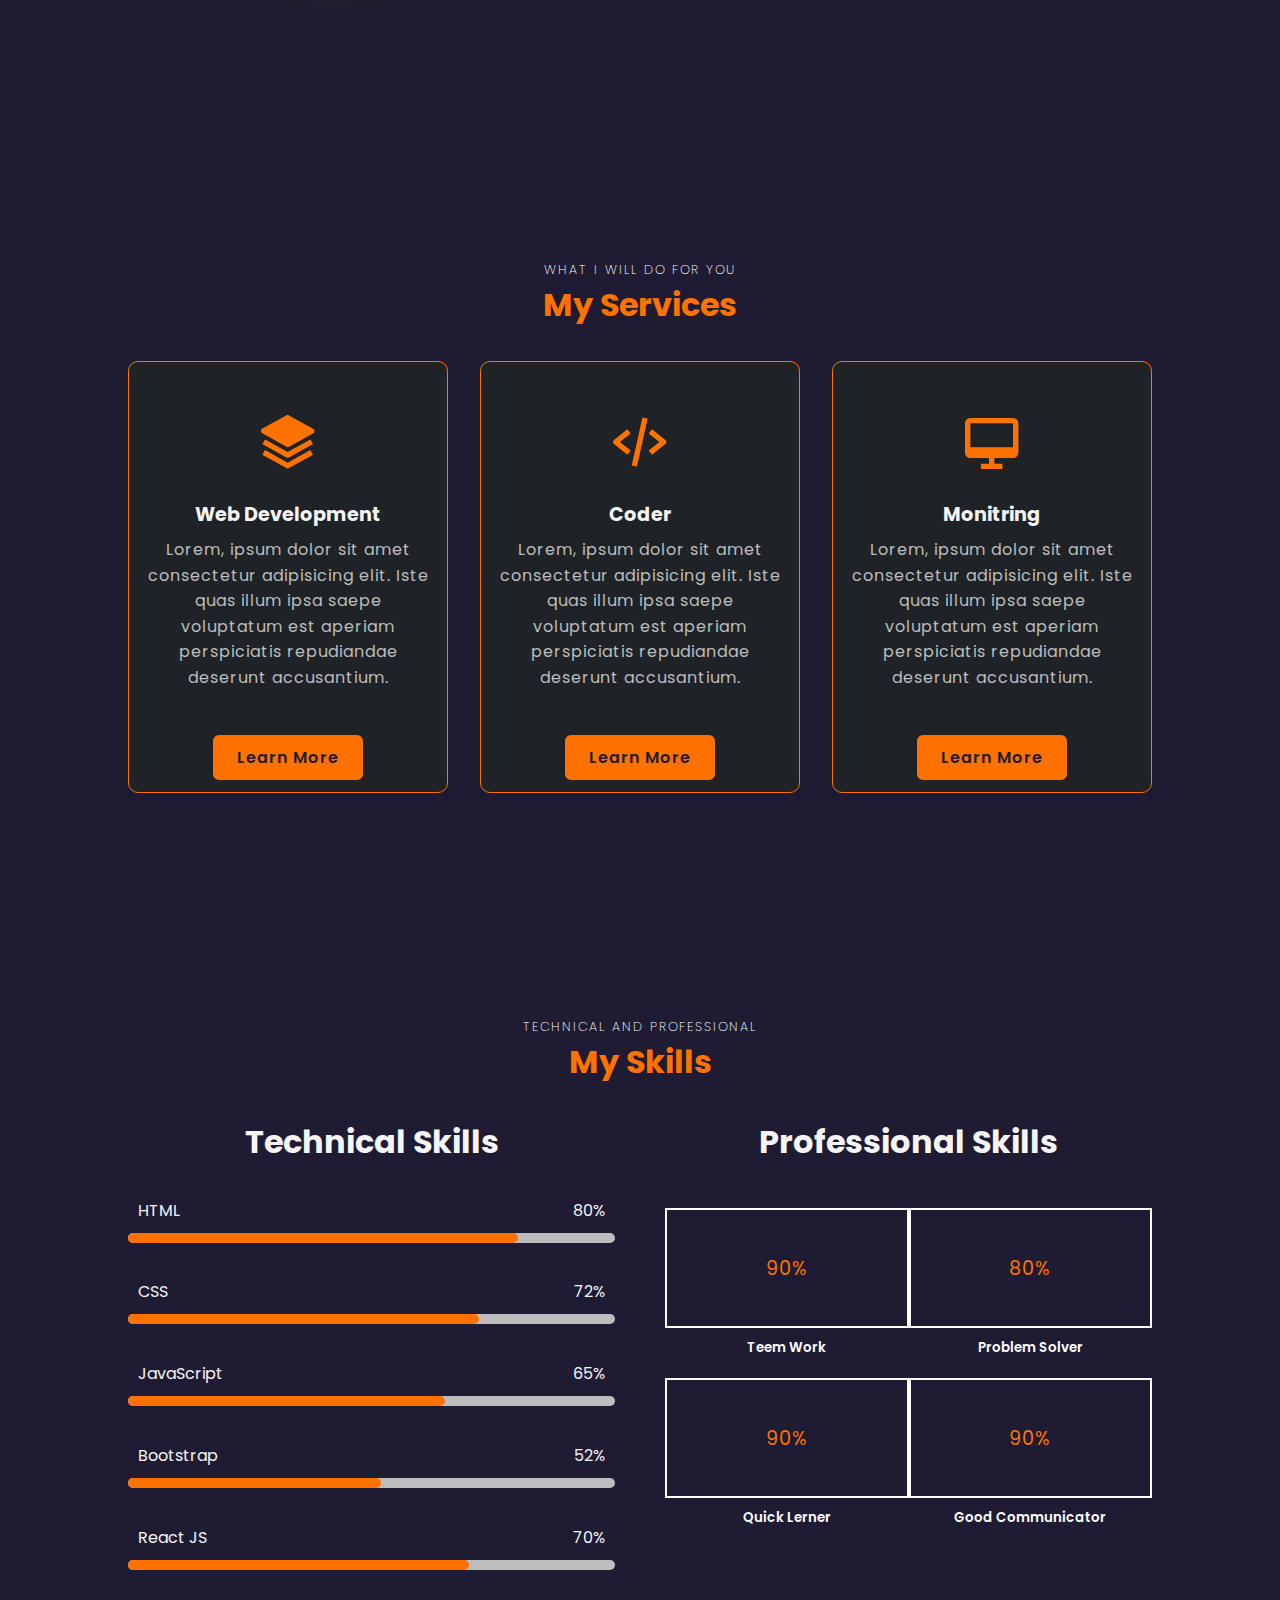
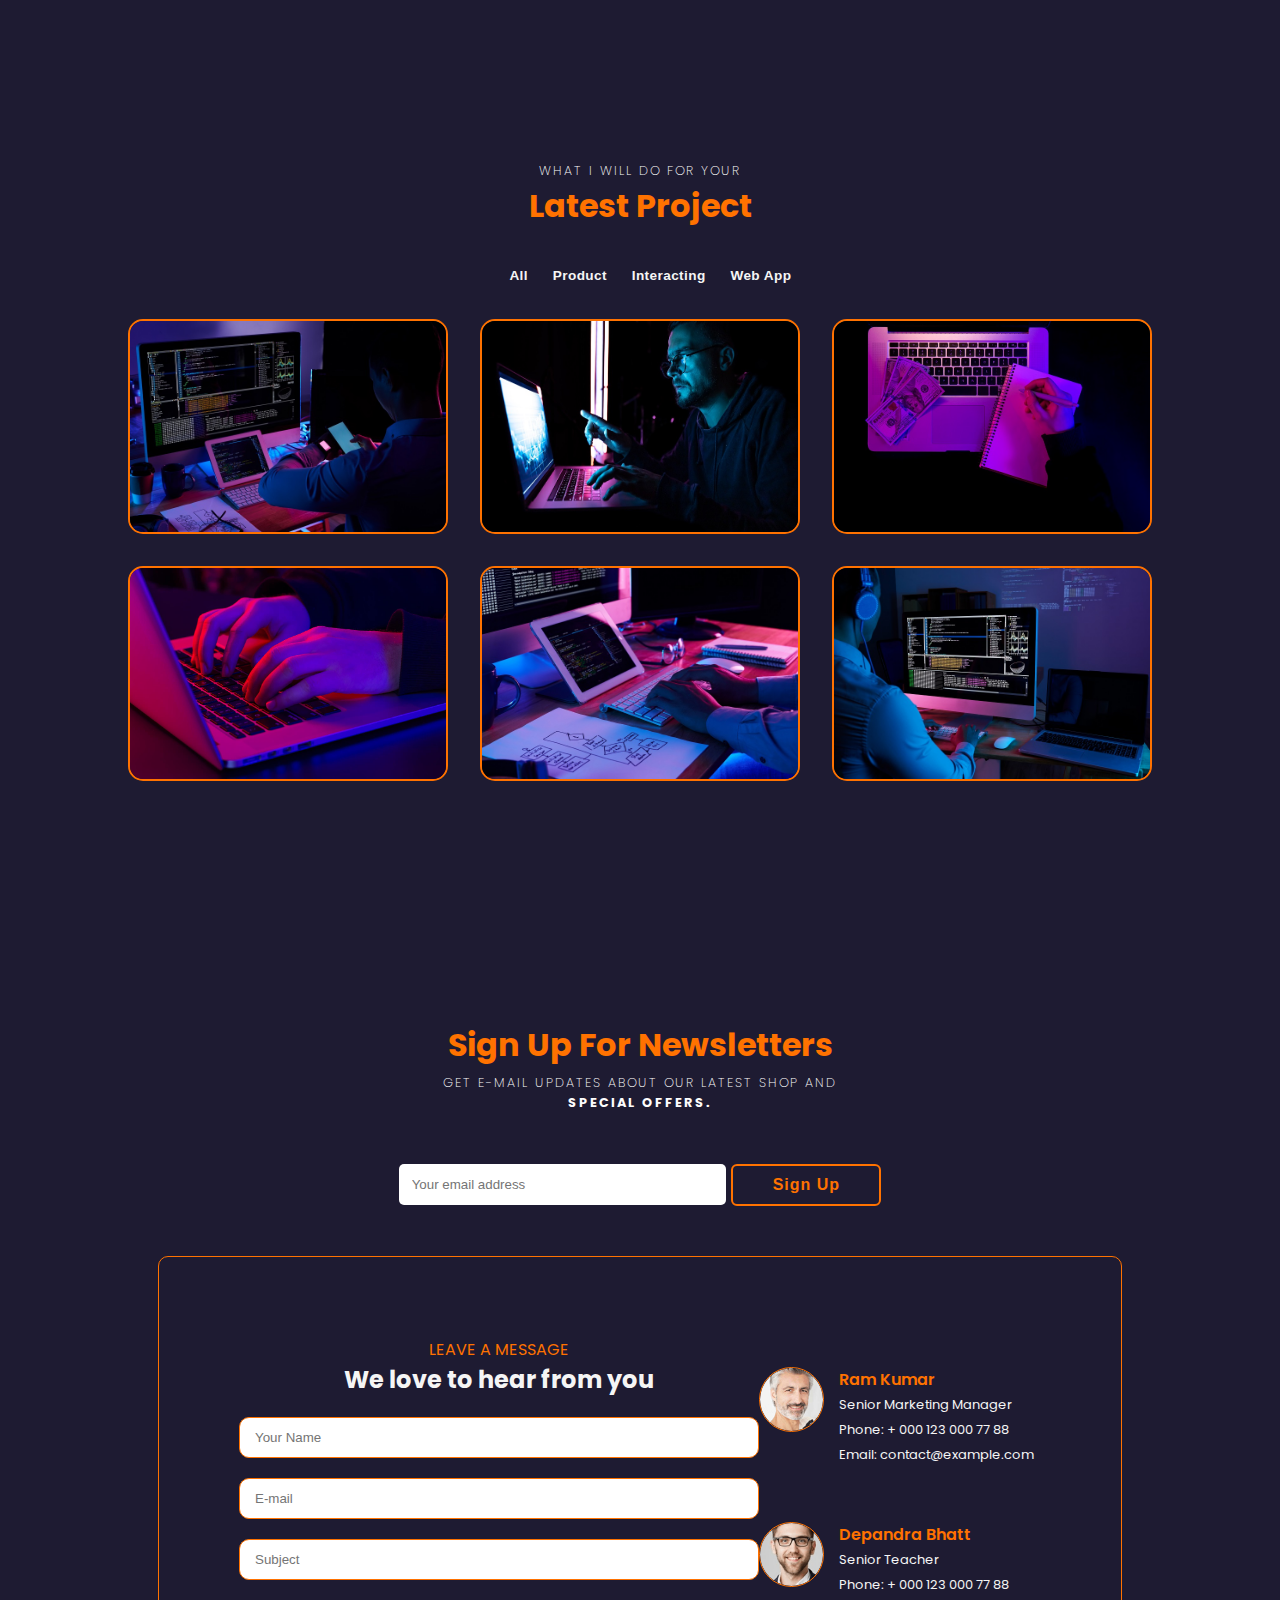
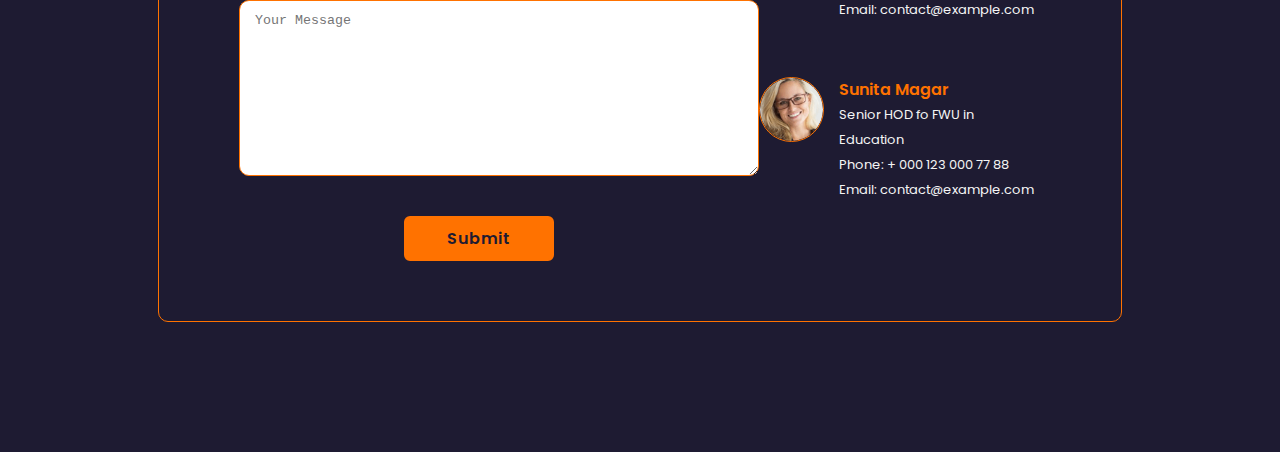
==== commit ac1069a2: "Merge pull request #1 from kiranoad/master" ====
--- a/index.html
+++ b/index.html
@@ -22,7 +22,7 @@
             <li><a href="#about">About</a></li>
             <li><a href="#services">Services</a></li>
             <li><a href="#skills">Skills</a></li>
-            <li><a href="#portfolio">Portfolio</a></li>
+            <li><a href="#portfolio">Projects</a></li>
             <li><a href="#contact">Contact</a></li>
         </ul>
         <div id="menu-icon" class="bx bx-menu"></div>
@@ -140,6 +140,7 @@
             </div>
 
         </div>
+        
      </section>
 
      <!-- This is the about section ------------------------------>
@@ -214,7 +215,7 @@
            
            </div>
          </div>
-       <div class="about-content">
+       <div class="about-content" id="about">
             <div class="side-content">
                <span>Let me introduce myself</span>
                <h2>About Me</h2>
@@ -334,6 +335,16 @@
                         <span class="bootstrap"></span>
                     </div>
                 </div>
+
+                <div class="skill-bar">
+                    <div class="info">
+                        <p>React JS</p>
+                        <P>70%</P>
+                    </div>
+                    <div class="bar">
+                        <span class="React"></span>
+                    </div>
+                </div>
             
             </div>
             <div class="skill-right">
@@ -372,6 +383,7 @@
                        </div>
                 </div>   
             </div>
+            
       </section>
 
     
@@ -523,7 +535,10 @@
                 <input type="text" placeholder="E-mail">
                 <input type="text" placeholder="Subject">
                 <textarea name="" id="" cols="30" rows="10" placeholder="Your Message"></textarea>
-                <button class="normal">Submit</button>
+                <div class="btn-box" id="btn_div">
+                    <a href="#" class="btn" id="btn">Submit</a>
+                </div>
+                
             </form>
             <div class="people">
                 <div>
@@ -593,7 +608,7 @@
                 <p>© 2024, Tech2 etc - HTML CSS Ecommerce Templatek</p>
             </div>
         </footer> -->
-    
+   
     <script src="script.js"></script>
 </body>
 </html>--- a/style.css
+++ b/style.css
@@ -300,8 +300,12 @@
     justify-content: space-between;
     align-items: center;
     grid-gap: 2rem;
+    /* padding-bottom: 40px; */
     /* margin: 30px; */
     /* background: var(--bg-color); */
+}
+#about{
+    padding-bottom: 130px;
 }
 .img-about{
     display: flex;
@@ -475,6 +479,10 @@
     width: 52%;
     animation: bootstrap 5s;
 }
+.skill-bar .bar .React{
+    width: 70%;
+    animation: React 5s;
+}
 .porfessional{
     display: grid;
     grid-template-columns: 1fr 1fr;
@@ -529,6 +537,12 @@
     
 }
 /* portfolio section css -----------------------------------*/
+#portfolio{
+    padding-top: 30px;
+    padding-bottom: 0;
+    margin-bottom: 20px;
+}
+
 .fillter-buttons{
     margin: 2rem;
     text-align: center;
@@ -621,6 +635,10 @@
     color: var(--secon-bg-color);
 }
 
+#contact{
+    padding-top: -30px;
+    margin-top: 0;
+}
 /* contact page */
 
 /* #contact-details{
@@ -718,6 +736,10 @@
     color: #000;
 }
  */
+ #newsletter{
+    margin: 0;
+    padding-bottom: 20px;
+ }
  .form{
     display: flex;
     justify-content: center;
@@ -794,13 +816,19 @@
     justify-content: space-between;
     margin: 30px;
     padding: 80px;
-    border: 1px solid #e1e1e1;
+    border: 1px solid #ff7200;
+    border-radius: 10px;
 }
 #form-details form{
     width: 65%;
     display: flex;
     flex-direction: column;
-    align-items: flex-start;
+    align-items: center;
+    
+}
+#form-details h2{
+    padding-bottom: 20px;
+    /* align-items: cent; */
 }
 #form-details form input,
 #form-details form textarea{
@@ -808,13 +836,18 @@
     padding: 12px 15px;
     outline: none;
     margin-bottom: 20px;
-    border: 1px solid #e1e1e1;
-}
-#form-details form button{
-    background-color: #088178;
-    color: #fff;
+    /* padding-bottom: 30px; */
+    border: 1px solid #ff7200;
+    border-radius: 10px;
+}
+#form-details #btn_div{
+    /* background-color: #088178; */
+    /* color: #fff; */
+    text-align: center;
+    padding-left: 80px;
 }
 #form-details .people div{
+    padding-top: 30px;
     padding-bottom: 25px;
     display: flex;
     align-items: flex-start;
@@ -824,6 +857,8 @@
     height: 65px;
     object-fit: cover;
     margin-right: 15px;
+    border: 1px solid #ff7200;
+    border-radius: 50%;
 }
 #form-details .people div p{
     margin: 0;
@@ -834,7 +869,7 @@
     display: block;
     font-size: 16px;
     font-weight: 600;
-    color: #000;
+    color: #ff7200;
 }
 
 
@@ -871,7 +906,7 @@
         width: 0%;
     }
     100%{
-        width: 65%;
+        width: 80%;
     }
 
 }
@@ -881,6 +916,15 @@
     }
     100%{
         width: 52%;
+    }
+
+}
+@keyframes React {
+    0%{
+        width: 0%;
+    }
+    100%{
+        width: 60%;
     }
 
 }
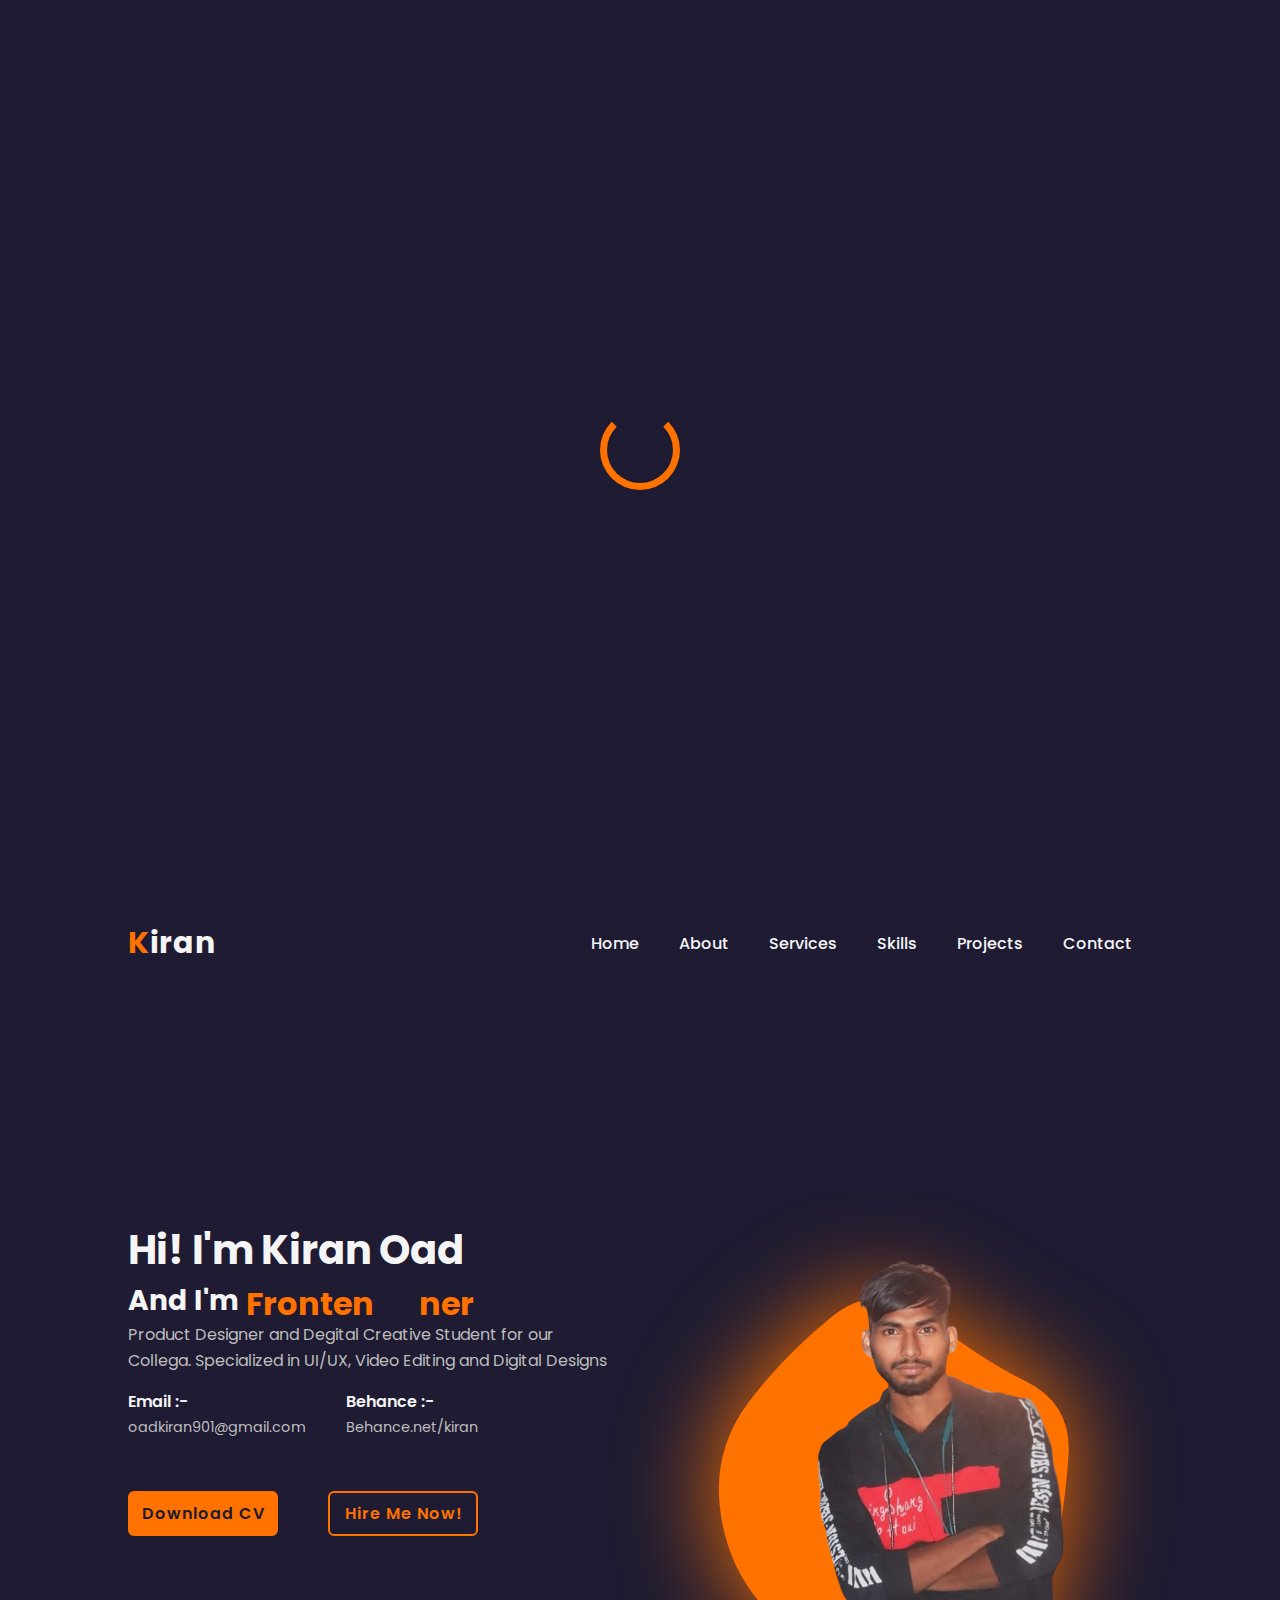
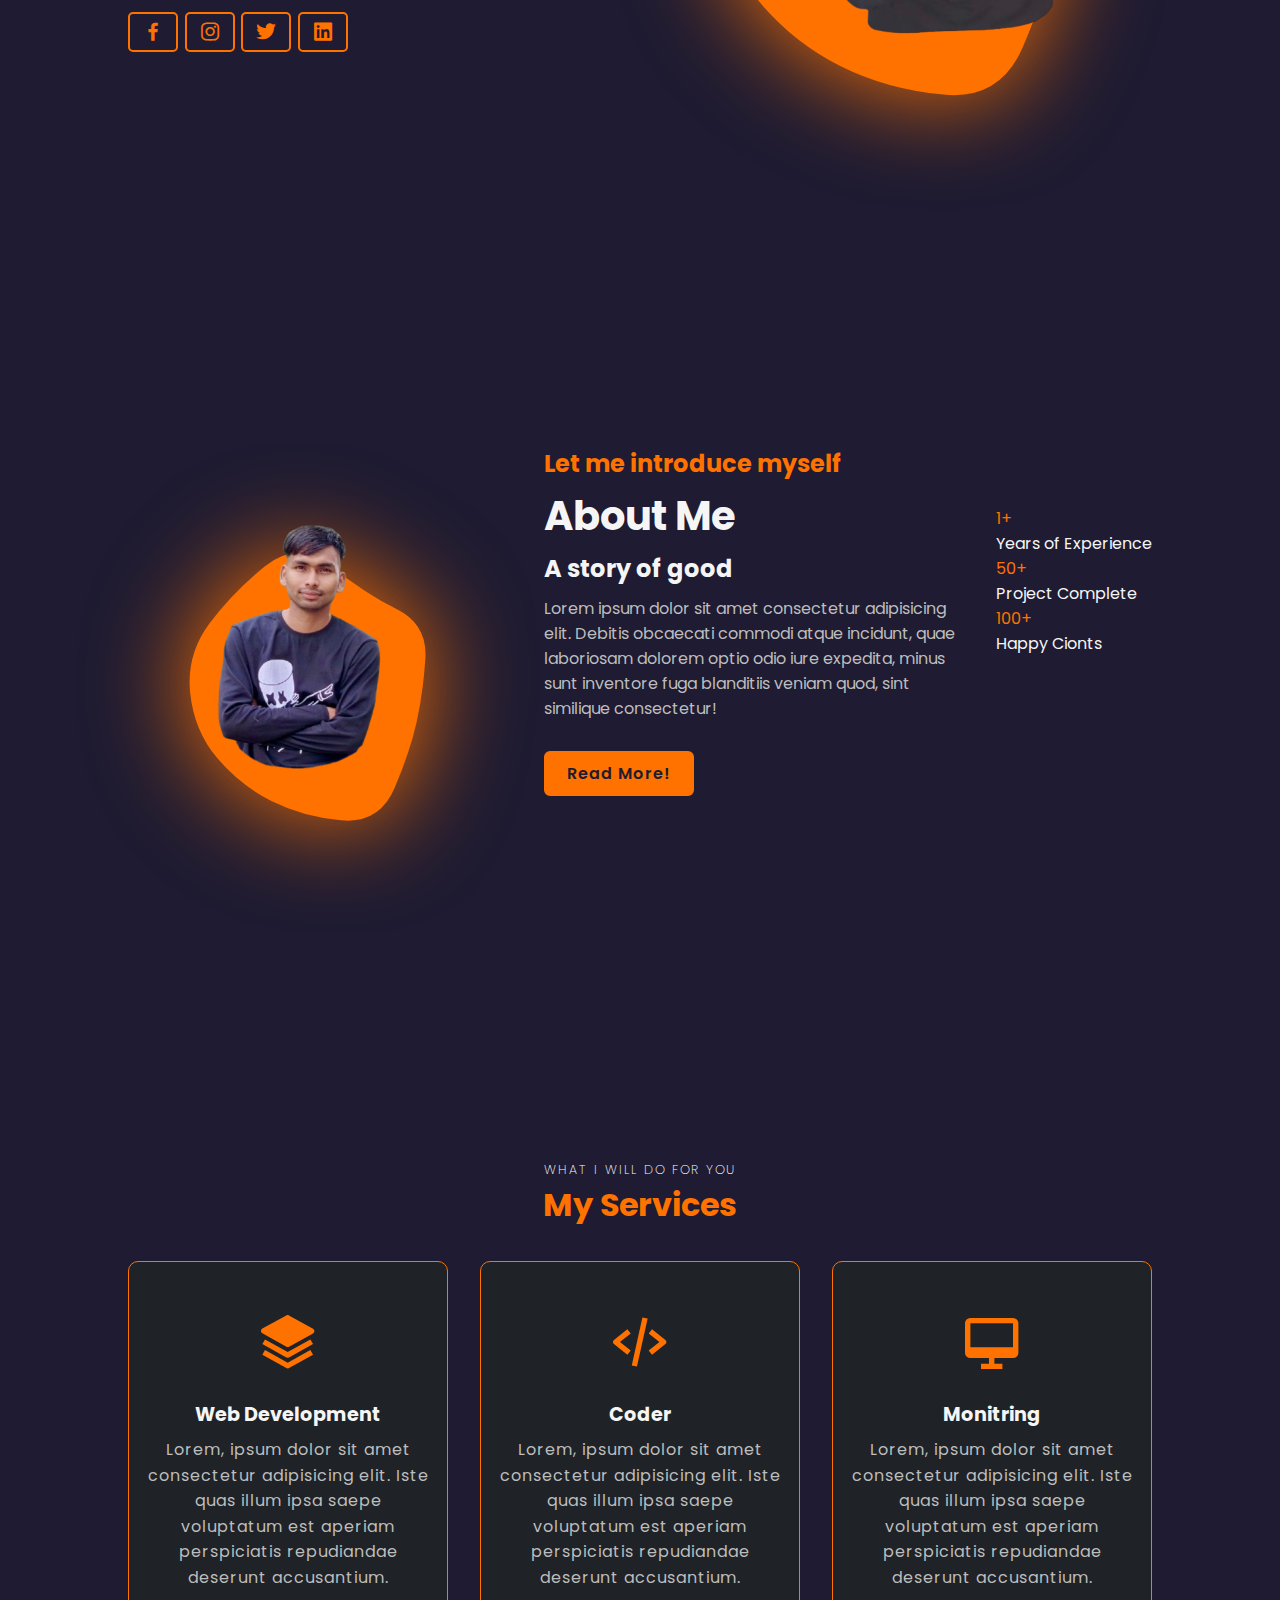
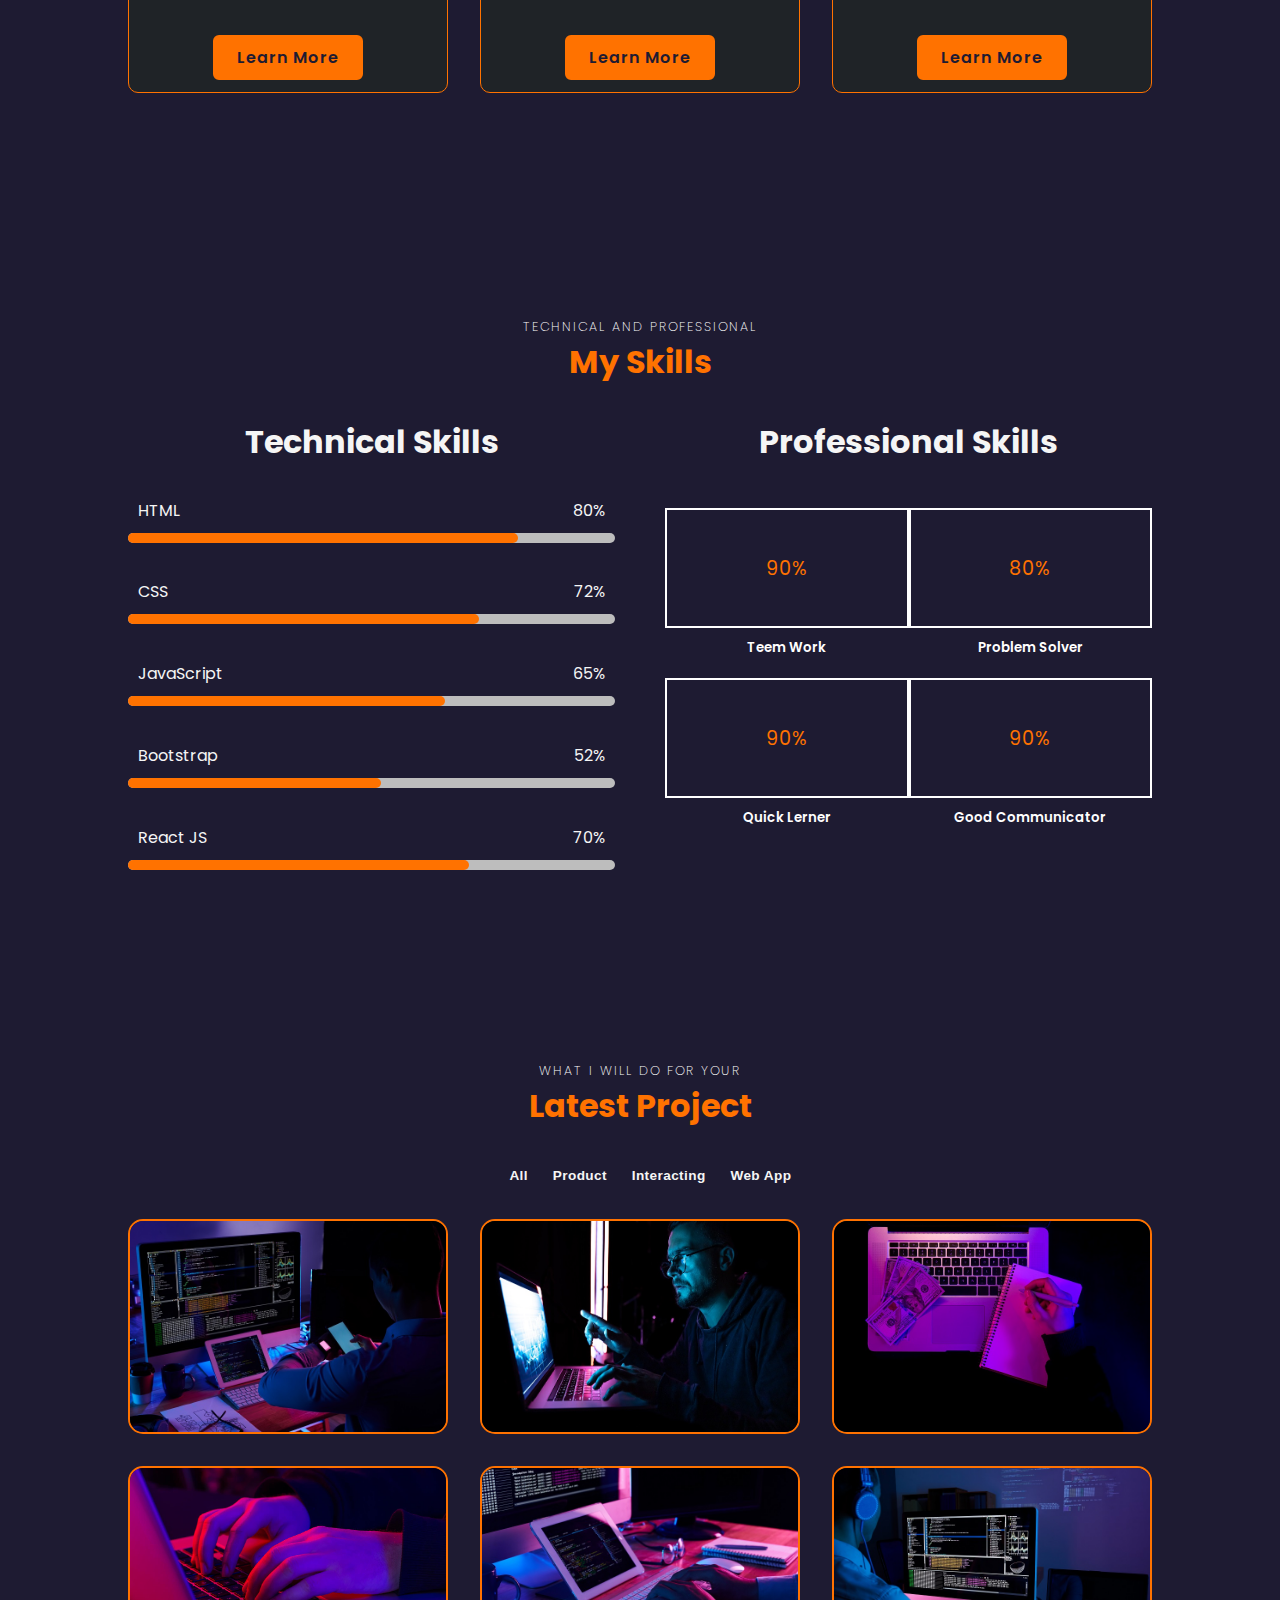
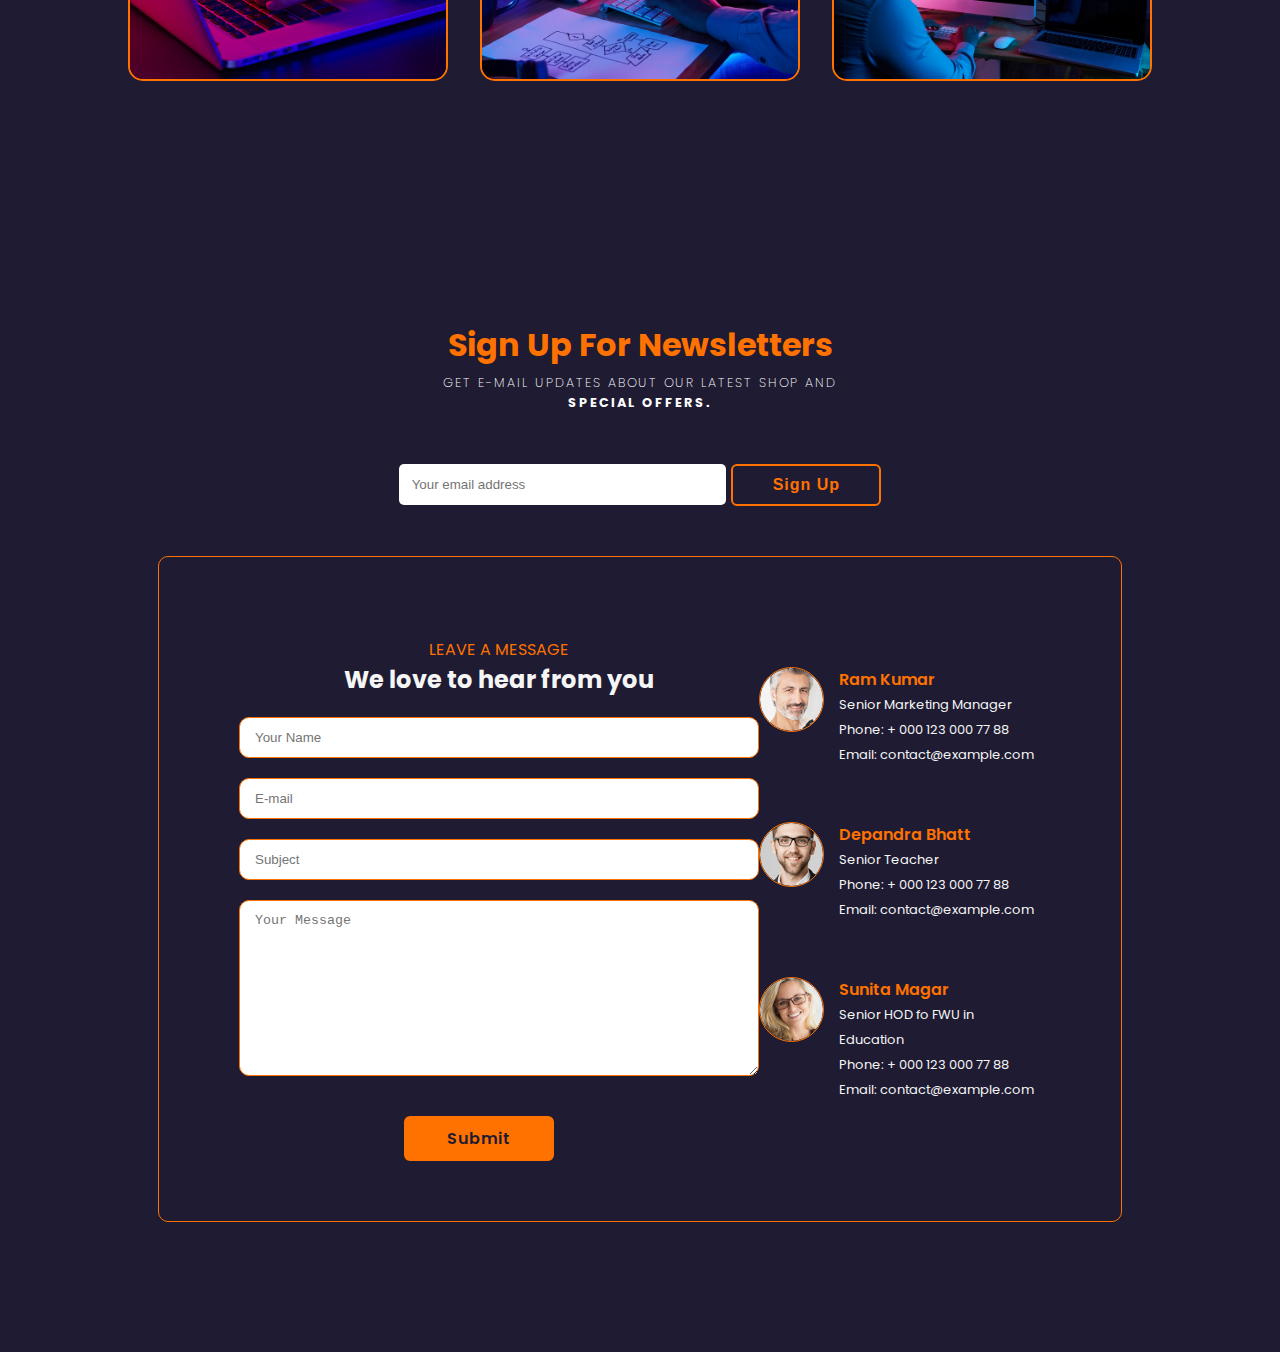
==== commit 57b5537f: "loading animations" ====
--- a/index.html
+++ b/index.html
@@ -10,11 +10,31 @@
     <link href='https://unpkg.com/boxicons@2.1.4/css/boxicons.min.css' rel="stylesheet">
     <link rel="stylesheet" href="https://pro.fontawesome.com/releases/v5.10.0/css/all.css" />
 
+    <!-- gsap anemtion -->
+    <link rel="stylesheet" href=" https://cdnjs.cloudflare.com/ajax/libs/gsap/3.12.5/gsap.min.js
+    ">
 
 
 </head>
 <body>
-    <!-- This is the heading section -------------------------------->
+
+    <!-- loading animations -->
+        <!-- loader  -->
+        <div id="loader">
+            <div class="container1">
+              <div class="spinner">
+               
+              </div>
+          </div>
+        </div>
+
+
+
+    <!-- This is the heading section 
+    -------------------------------->
+    
+
+
     <header>
         <div class="logo"><span>K</span>iran</div>
         <ul class="navlist">
--- a/style.css
+++ b/style.css
@@ -32,6 +32,33 @@
     background-color: var(--bg-color);
     color: var(--text-color);
 }
+.container1{
+    height: 100vh;
+    width: 100%;
+    display: flex;
+    justify-content: center;
+    align-items: center;
+    background-color: #1e1b32;
+}
+.spinner{
+    height:80px;
+    width: 80px;
+    border: 7px solid #ff7200;
+    border-top-color: transparent;
+    border-radius: 50%;
+    animation: spinner 0.7s linear infinite;
+}
+
+@keyframes spinner {
+    from{
+
+    }
+    to{
+        transform: rotate(360deg);
+    }
+    
+}
+
 header{
     display: flex;
     align-items: center;
